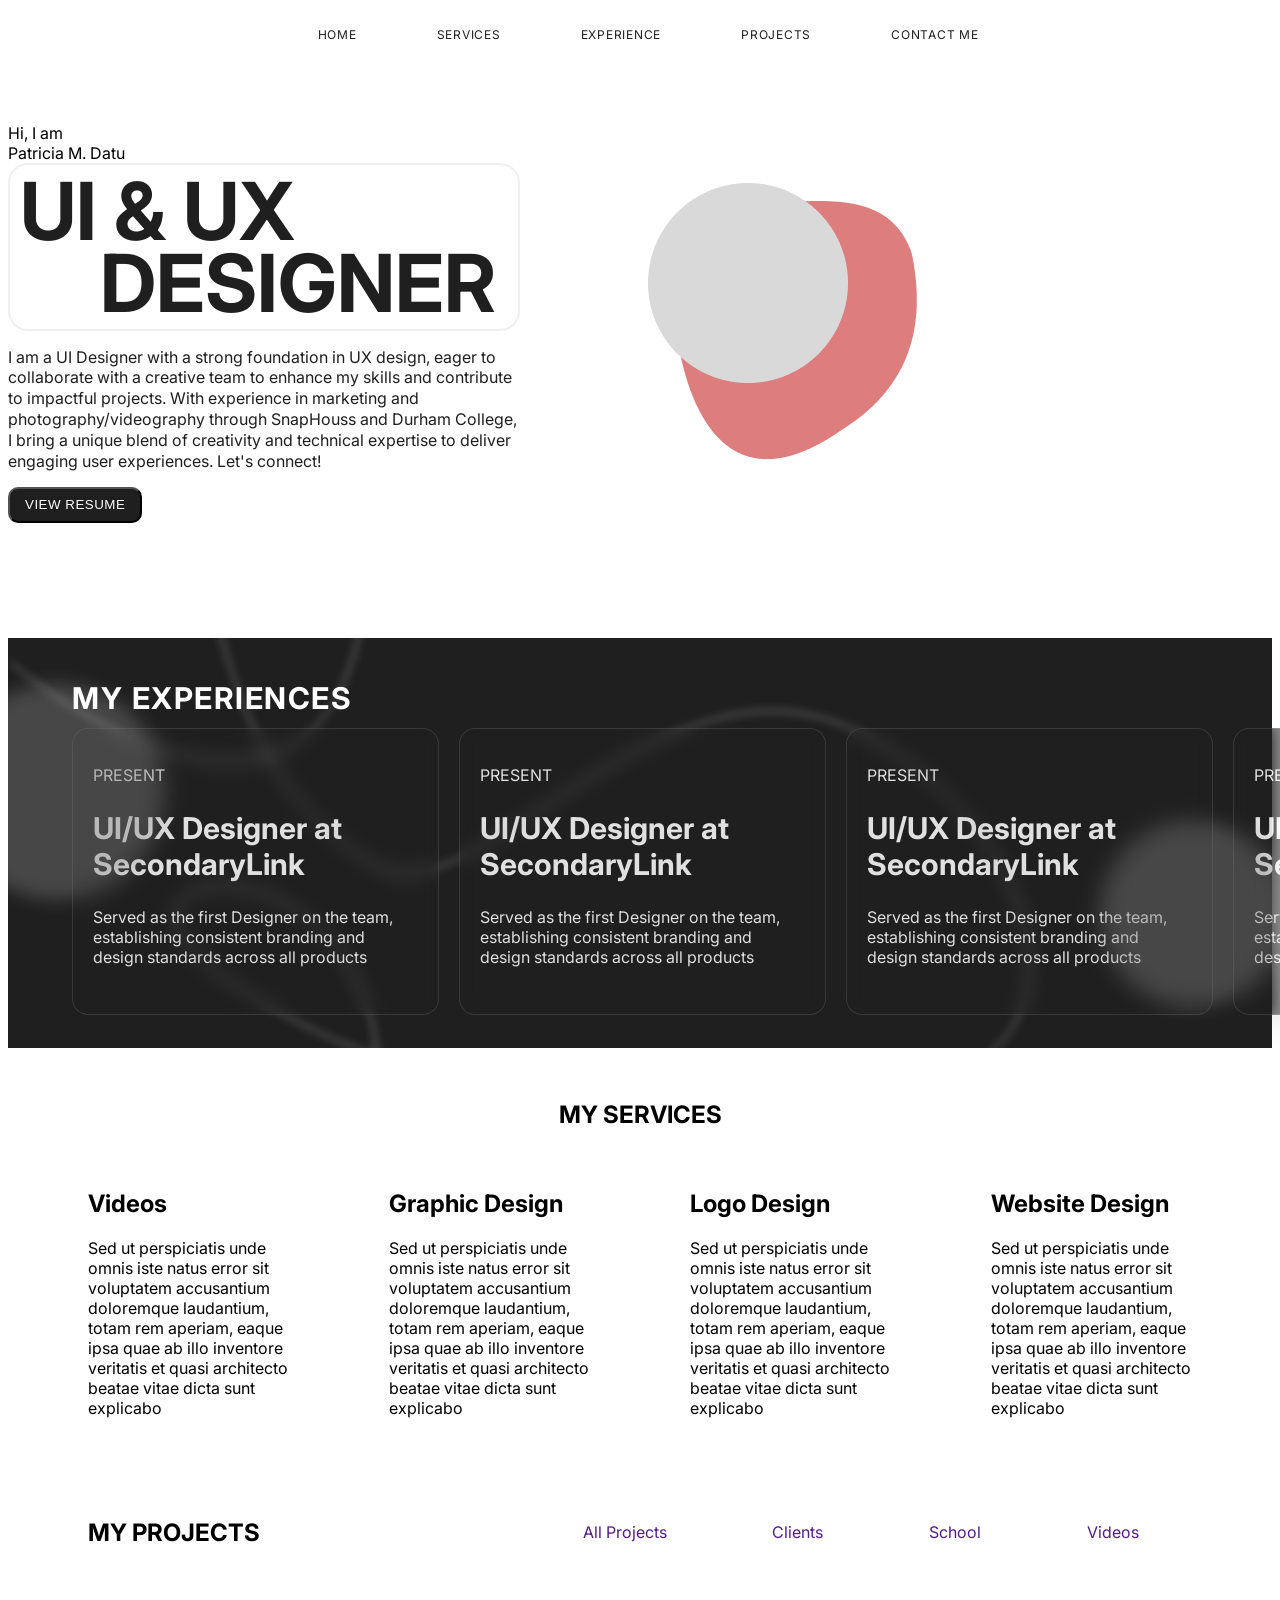
==== index.html @ a64f001c "initial commit" ====
<!DOCTYPE html>
<html lang="en">
<head>
    <meta charset="UTF-8">
    <meta name="viewport" content="width=device-width, initial-scale=1.0">
    <title>Patricia M. Datu</title>

    <link href="https://fonts.googleapis.com/css2?family=Inter:wght@100..900&display=swap" rel="stylesheet">
    <link rel="stylesheet" href="styles.css">

</head>
<body>
    <header class="main-header">
        <div class="button"><a href="#home">HOME</a></div>
        <div class="button"><a href="#services">SERVICES</a></div>
        <div class="button"><a href="#experience">EXPERIENCE</a></div>
        <div class="button"><a href="#projects">PROJECTS</a></div>
        <div class="button"><a href="#contact">CONTACT ME</a></div>
    </header>

    <section class="landing-container" id="home">
        <div class="left-container">
            <div id="landing-greeting">
                <div>Hi, I am</div>
                <div>Patricia M. Datu</div>

                <div class="ui-ux-designer">
                    <div>UI & UX</div>
                    <div class="indent">DESIGNER</div>
                </div>

                <p>I am a UI Designer with a strong foundation in UX design, eager to collaborate with a creative team to enhance my skills and contribute to impactful projects. With experience in marketing and photography/videography through SnapHouss and Durham College, I bring a unique blend of creativity and technical expertise to deliver engaging user experiences. Let's connect!</p>
                
                <button><a href="">VIEW RESUME</a></button>
            </div>
        </div>

        <div class="right-container">
            <img src="./assets/landing-headshot.png" alt="">
        </div>
    </section>

    <section class="main-experiences-container" id="experience">
        <div class="title-container">
            <h1>MY EXPERIENCES</h1>
        </div>
        
        <div class="card-container">
            <div class="card">
                <p id="date">PRESENT</p>
                <p id="icon"></p>
                <h2 id="position">UI/UX Designer at SecondaryLink</h2>
                <p id="description">Served as the first Designer on the team, establishing consistent branding and design standards across all products</p>
            </div>

        <!-- TEMPORARY -->
            <div class="card">
                <p id="date">PRESENT</p>
                <p id="icon"></p>
                <h2 id="position">UI/UX Designer at SecondaryLink</h2>
                <p id="description">Served as the first Designer on the team, establishing consistent branding and design standards across all products</p>
            </div>            
            
            <div class="card">
                <p id="date">PRESENT</p>
                <p id="icon"></p>
                <h2 id="position">UI/UX Designer at SecondaryLink</h2>
                <p id="description">Served as the first Designer on the team, establishing consistent branding and design standards across all products</p>
            </div>

            <div class="card">
                <p id="date">PRESENT</p>
                <p id="icon"></p>
                <h2 id="position">UI/UX Designer at SecondaryLink</h2>
                <p id="description">Served as the first Designer on the team, establishing consistent branding and design standards across all products</p>
            </div>

        </div>
    </section>

    <section class="services-container" id="services">
        <h1>MY SERVICES</h1>

        <div class="card-container">
            <div class="service-card">
                <img src="" alt="">
                <h2>Videos</h2>
                <p>Sed ut perspiciatis unde omnis iste natus error sit voluptatem accusantium doloremque laudantium, totam rem aperiam, eaque ipsa quae ab illo inventore veritatis et quasi architecto beatae vitae dicta sunt explicabo</p>
            </div>

            <div class="service-card">
                <img src="" alt="">
                <h2>Graphic Design</h2>
                <p>Sed ut perspiciatis unde omnis iste natus error sit voluptatem accusantium doloremque laudantium, totam rem aperiam, eaque ipsa quae ab illo inventore veritatis et quasi architecto beatae vitae dicta sunt explicabo</p>
            </div>

            <div class="service-card">
                <img src="" alt="">
                <h2>Logo Design</h2>
                <p>Sed ut perspiciatis unde omnis iste natus error sit voluptatem accusantium doloremque laudantium, totam rem aperiam, eaque ipsa quae ab illo inventore veritatis et quasi architecto beatae vitae dicta sunt explicabo</p>
            </div>

            <div class="service-card">
                <img src="" alt="">
                <h2>Website Design</h2>
                <p>Sed ut perspiciatis unde omnis iste natus error sit voluptatem accusantium doloremque laudantium, totam rem aperiam, eaque ipsa quae ab illo inventore veritatis et quasi architecto beatae vitae dicta sunt explicabo</p>
            </div>
        </div>
    </section>

    <section id="projects">
        <div class="projects-header">
            <h1>MY PROJECTS</h1>

            <div id="links">
                <a href="">All Projects</a>
                <a href="">Clients</a>
                <a href="">School</a>
                <a href="">Videos</a>
            </div>
        </div>
    </section>

  <script src="main.js"></script>
</body>
</html>
---- styles.css ----
@import url('https://fonts.googleapis.com/css2?family=Inter:wght@100..900&display=swap');

body {
  font-family: 'Inter', sans-serif !important;
  overflow-x: hidden;
}

a {
    text-decoration: none;
    line-height: 200%
}

.main-header {
    position: fixed;
    display: flex;
    justify-content: center;
    gap: 5rem;
    align-items: center;
    width: 100%;

    padding: 10px 0;
    margin-top: 5px;

    a {
        color: #1f1f1f;
        letter-spacing: 0.75px;
        font-size: 12px;
    }

    a:hover {
        color: #DD7D7D;
        
        transition: ease;
        transition-duration: 0.15s;
    }

    .button:hover {
        color: #DD7D7D;
        border-bottom: 1.5px solid #1f1f1f;

        transition: ease;
        transition-duration: 0.15s;

        cursor: pointer;
    }
}

.landing-container {
    display: flex;
    align-items: center;
    flex-direction: row;
    gap: 10vw;

    height: 70vh;
    width: 100vw;

    #landing-greeting {
        width: 40vw;
        line-height: 125%;
    }

    .ui-ux-designer {
        color: #1f1f1f;
        font-size: 5rem;
        font-weight: bolder;
        line-height: 90%;

        border: 2px solid #00000010;
        border-radius: 20px;
        padding: 10px;

        .indent {
            padding-left: 5rem;
        }
    }
    
    p {
        line-height: 130%;
        font-size: 16px;
        color: #1f1f1f;
    }

    .right-container {
        width: 60vw;
    }

    button {
        background-color: #1f1f1f;
        padding: 0 15px;
        border-radius: 10px;

        a {
            color: #ffff;
            line-height: 2rem;
            letter-spacing: 0.5px;
        }
    }

}

.main-experiences-container {
    background-color: #1f1f1f;
    padding-left: 4rem;

    background-image: url(./assets/black-bg.svg);
    background-position: center center;
    background-size: cover;
    background-repeat: no-repeat;

    h1 {
        color: #ffff;
        font-size: 30px;
        letter-spacing: 1.5px;
        line-height: 200%;
        padding-top: 30px;
        margin: 0;
    }

    .card-container {
        direction: ltr; /* Right-to-left, moves scrollbar to the left */
        overflow-x: scroll;
        gap: 20px;
        height: 320px;
        width: 500%;
        display: flex;

        .card {
            width: 325px;
            height: 245px;
            border-radius: 30px;
            padding: 20px;

            mix-blend-mode: exclusion;

            background: rgba(0, 0, 0, 0.44);
            border-radius: 16px;
            box-shadow: 0 4px 30px rgba(0, 0, 0, 0.1);
            backdrop-filter: blur(7.7px);
            -webkit-backdrop-filter: blur(7.7px);
            border: 1px solid rgba(255, 255, 255, 0.14);

            p {
                color: #ffff;
            }

            h2 {
                color: #ffff;
                font-size: 30px;
            }
        }
    }
}

.services-container {
    display: flex;
    justify-content: center;
    align-items: center;
    flex-direction: column;

    padding: 2rem 5rem;

    .card-container {
        display: flex;
        flex-direction: row;
        gap: 100px;
    }

    .service-card {
        width: 25%;
    }
}

#projects {
    .projects-header {
        display: flex;
        flex-direction: row;
        justify-content: space-between;

        padding: 2rem 5rem;
    }

    #links {
        display: flex;
        justify-content: space-around;
        align-items: center;
        width: 60%;
    }
}
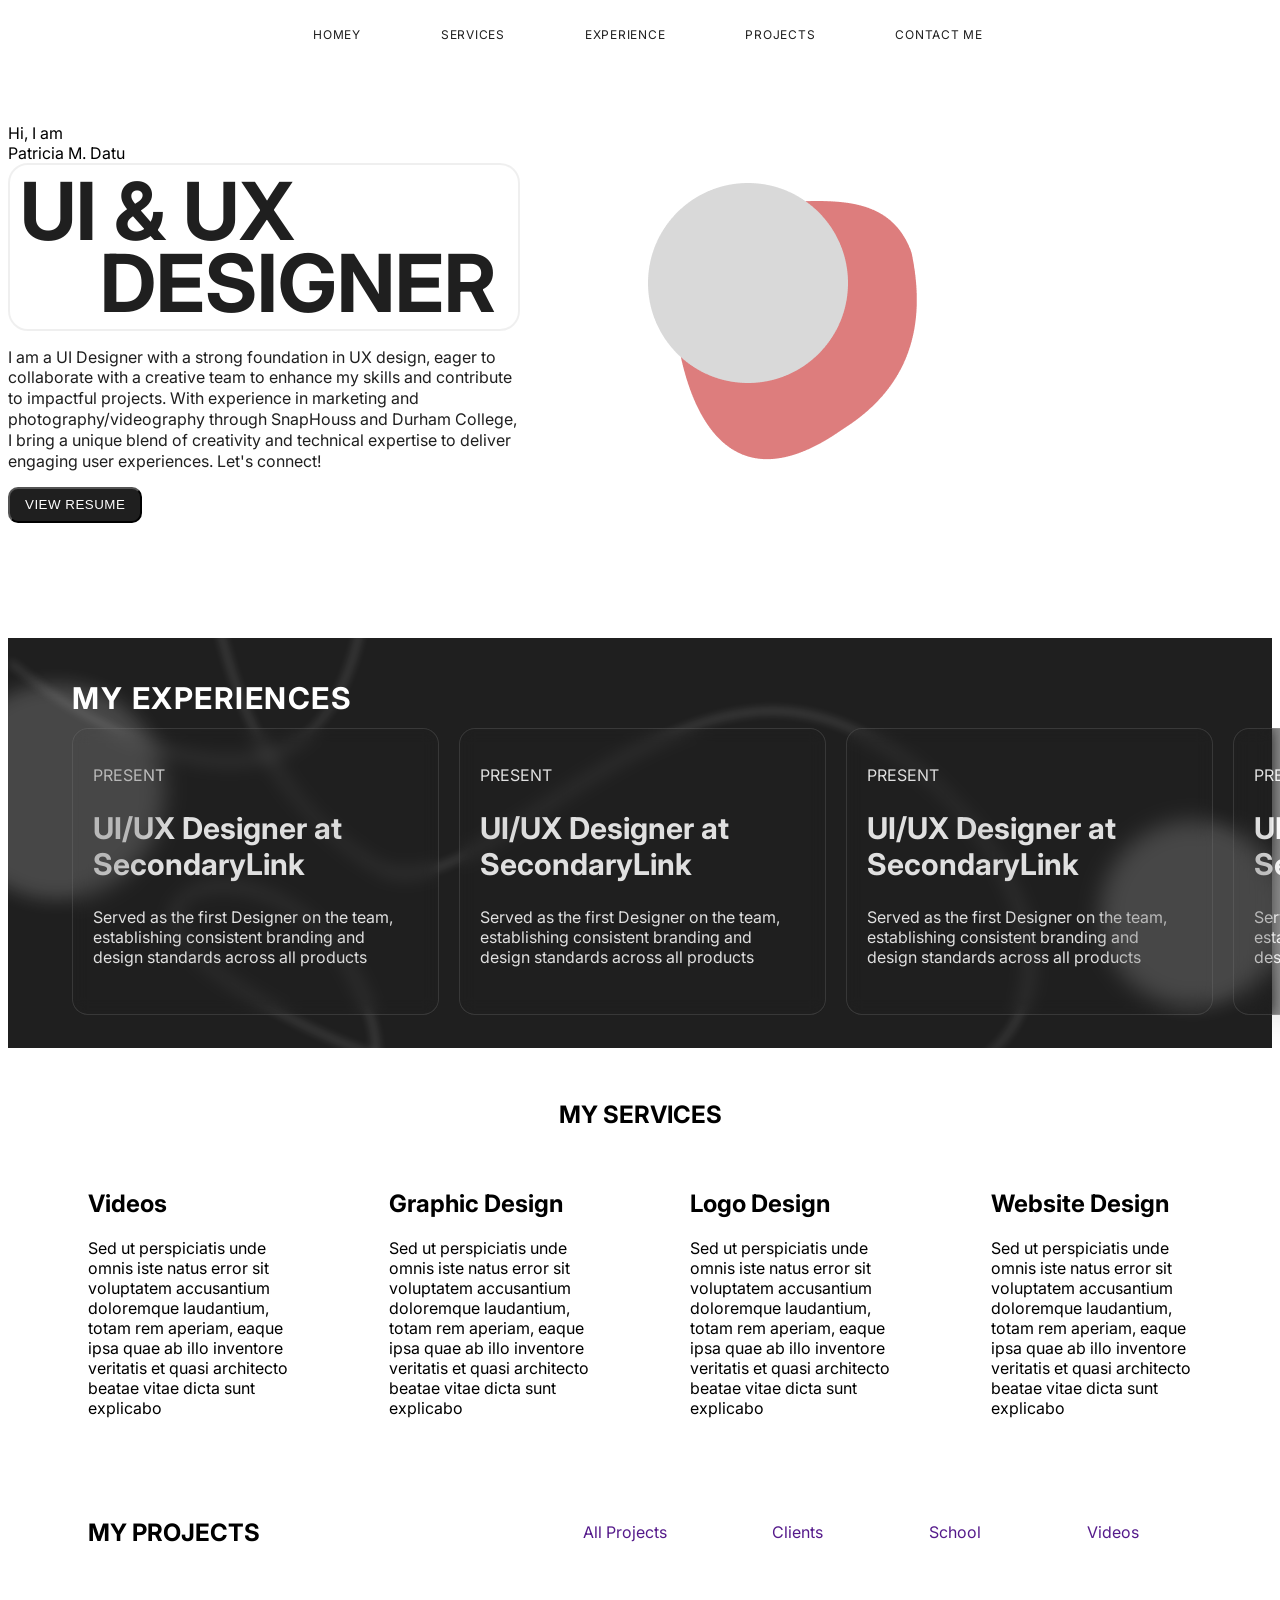
==== commit 2de7653f: "test" ====
--- a/index.html
+++ b/index.html
@@ -11,7 +11,7 @@
 </head>
 <body>
     <header class="main-header">
-        <div class="button"><a href="#home">HOME</a></div>
+        <div class="button"><a href="#home">HOMEY</a></div>
         <div class="button"><a href="#services">SERVICES</a></div>
         <div class="button"><a href="#experience">EXPERIENCE</a></div>
         <div class="button"><a href="#projects">PROJECTS</a></div>
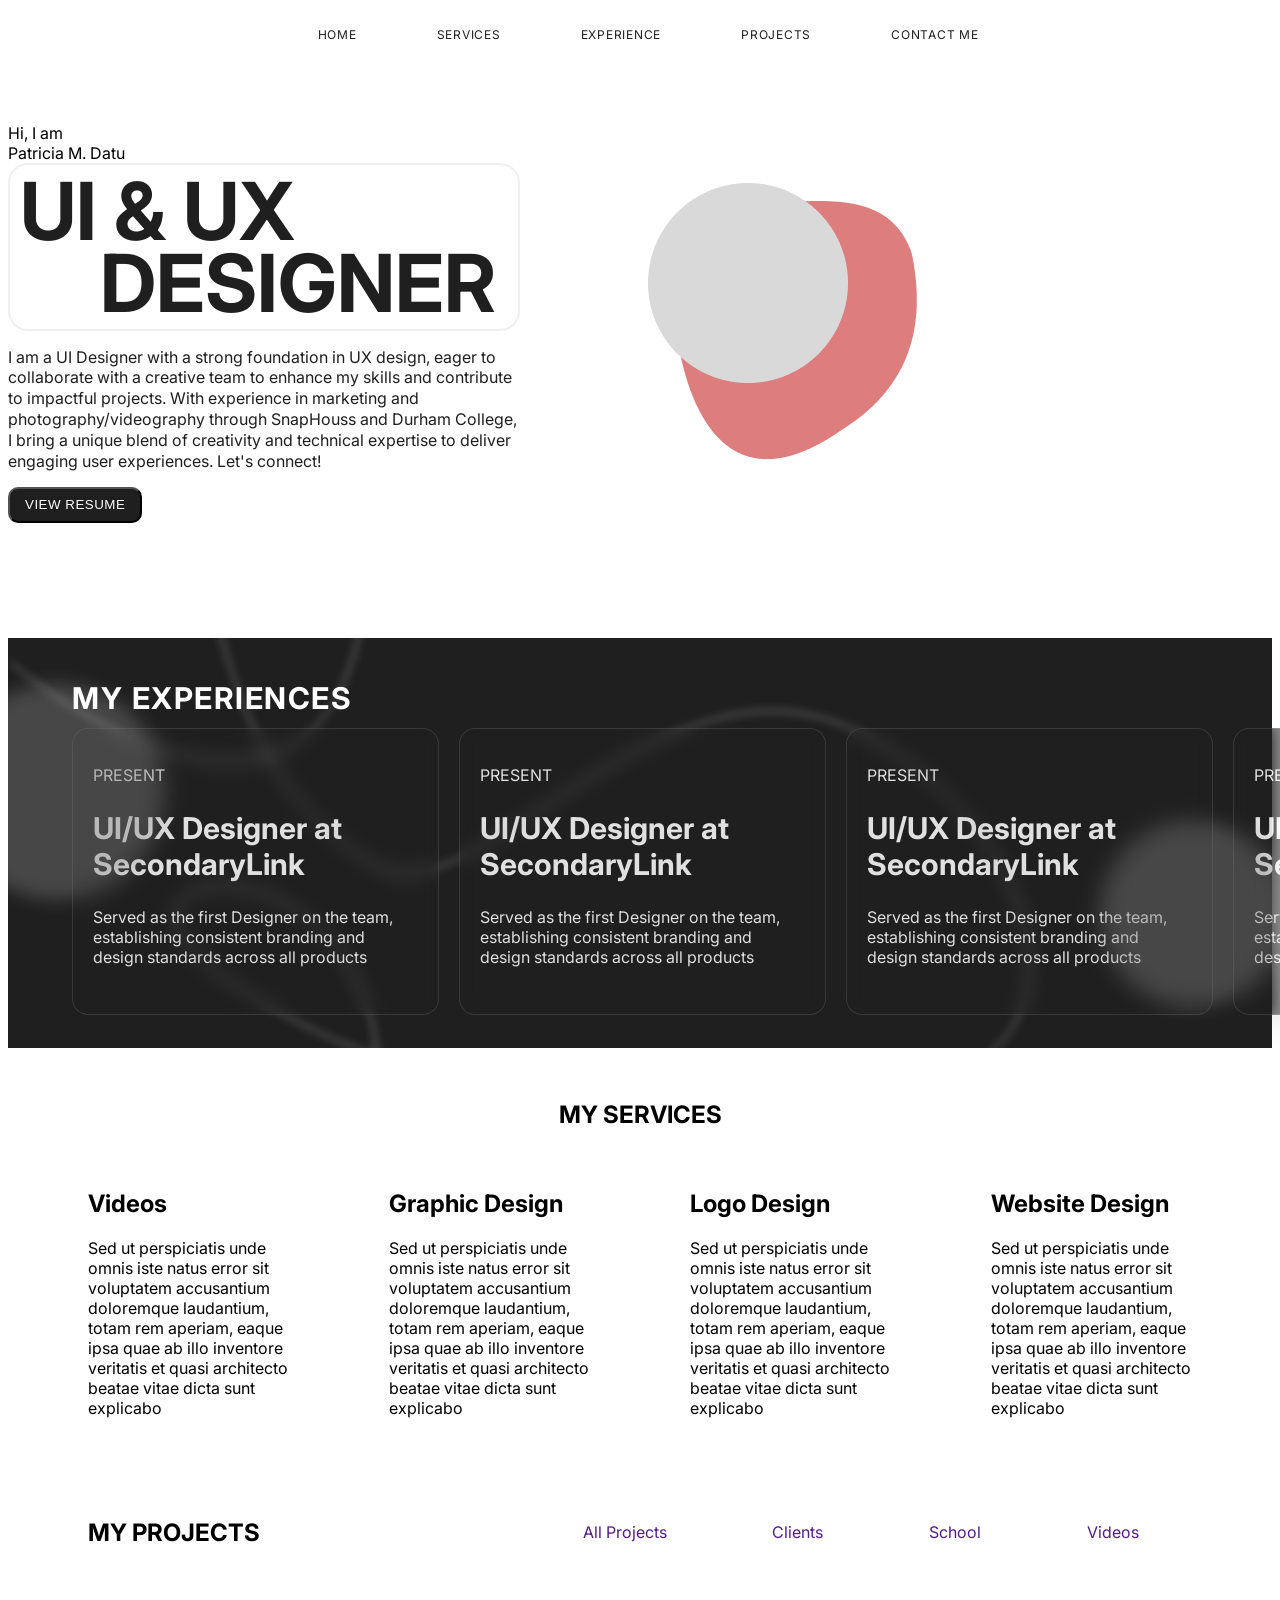
==== commit d691b897: "no message" ====
--- a/index.html
+++ b/index.html
@@ -11,7 +11,7 @@
 </head>
 <body>
     <header class="main-header">
-        <div class="button"><a href="#home">HOMEY</a></div>
+        <div class="button"><a href="#home">HOME</a></div>
         <div class="button"><a href="#services">SERVICES</a></div>
         <div class="button"><a href="#experience">EXPERIENCE</a></div>
         <div class="button"><a href="#projects">PROJECTS</a></div>
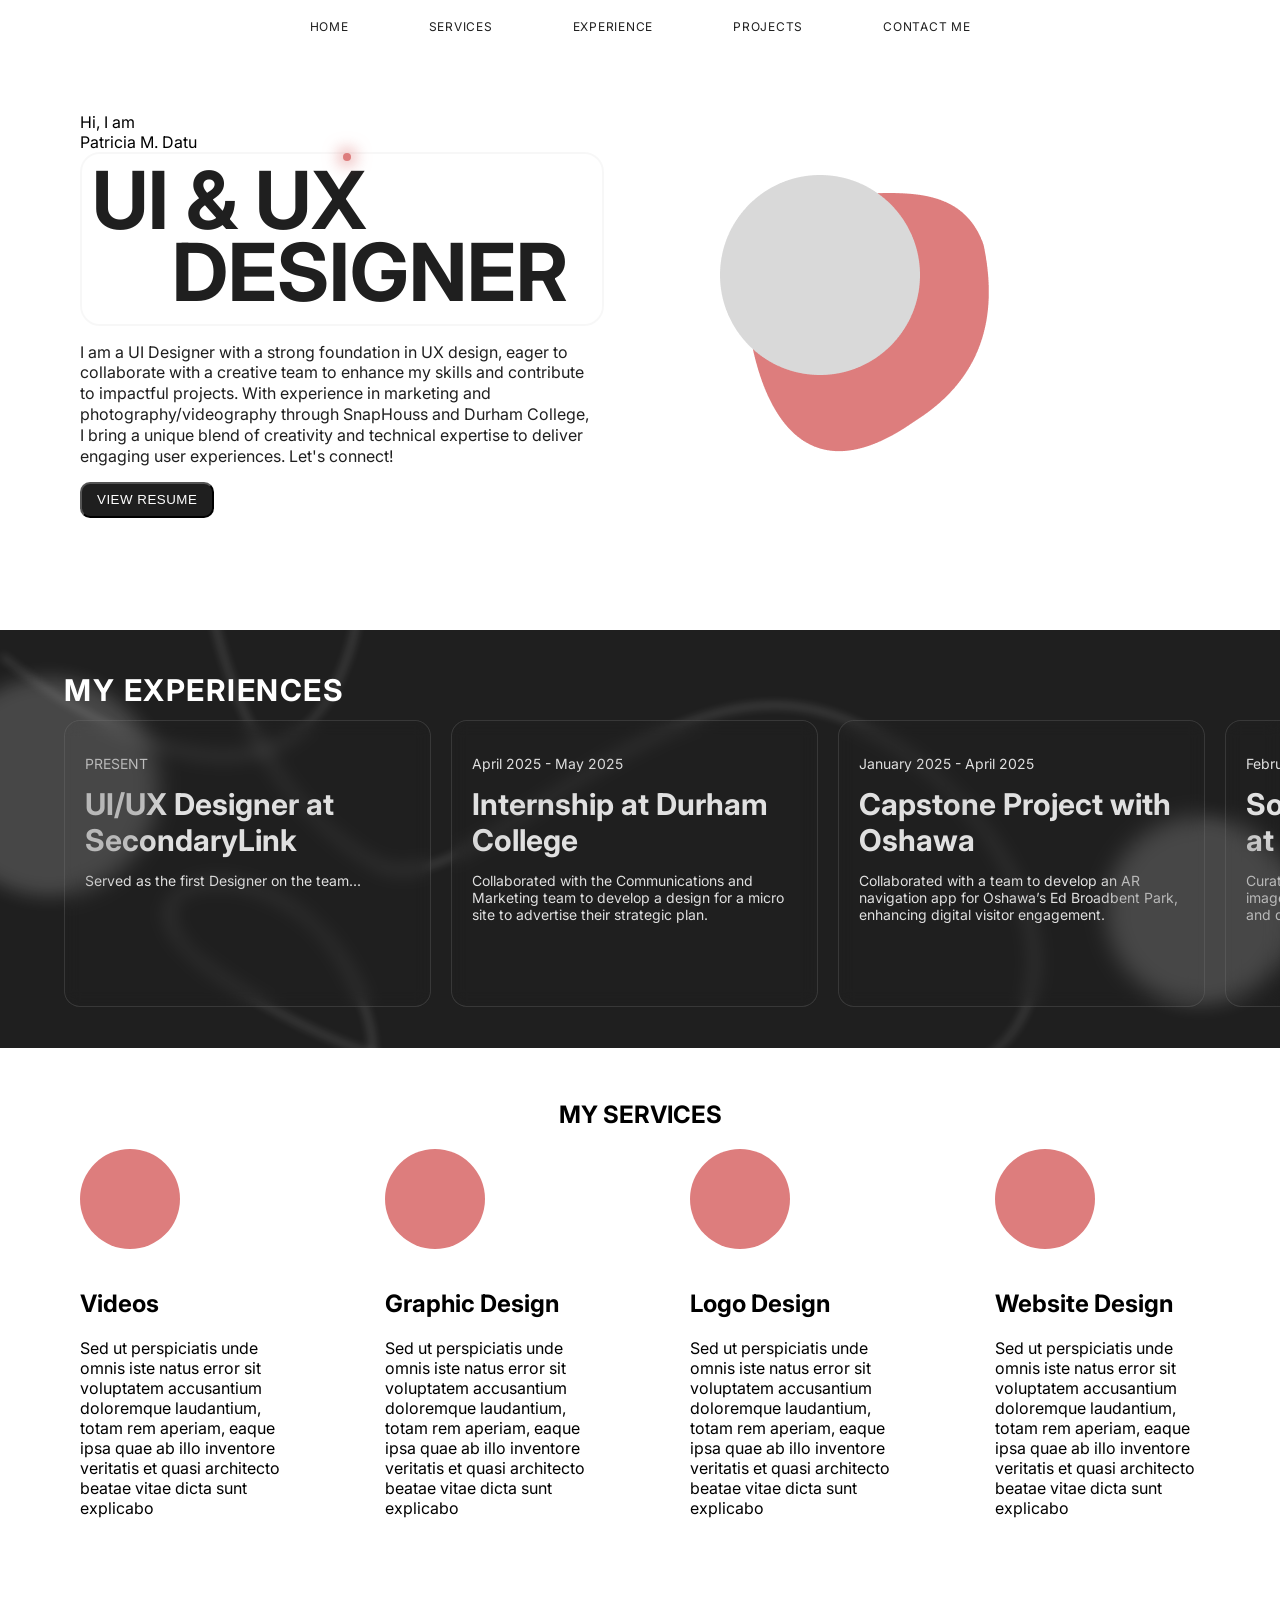
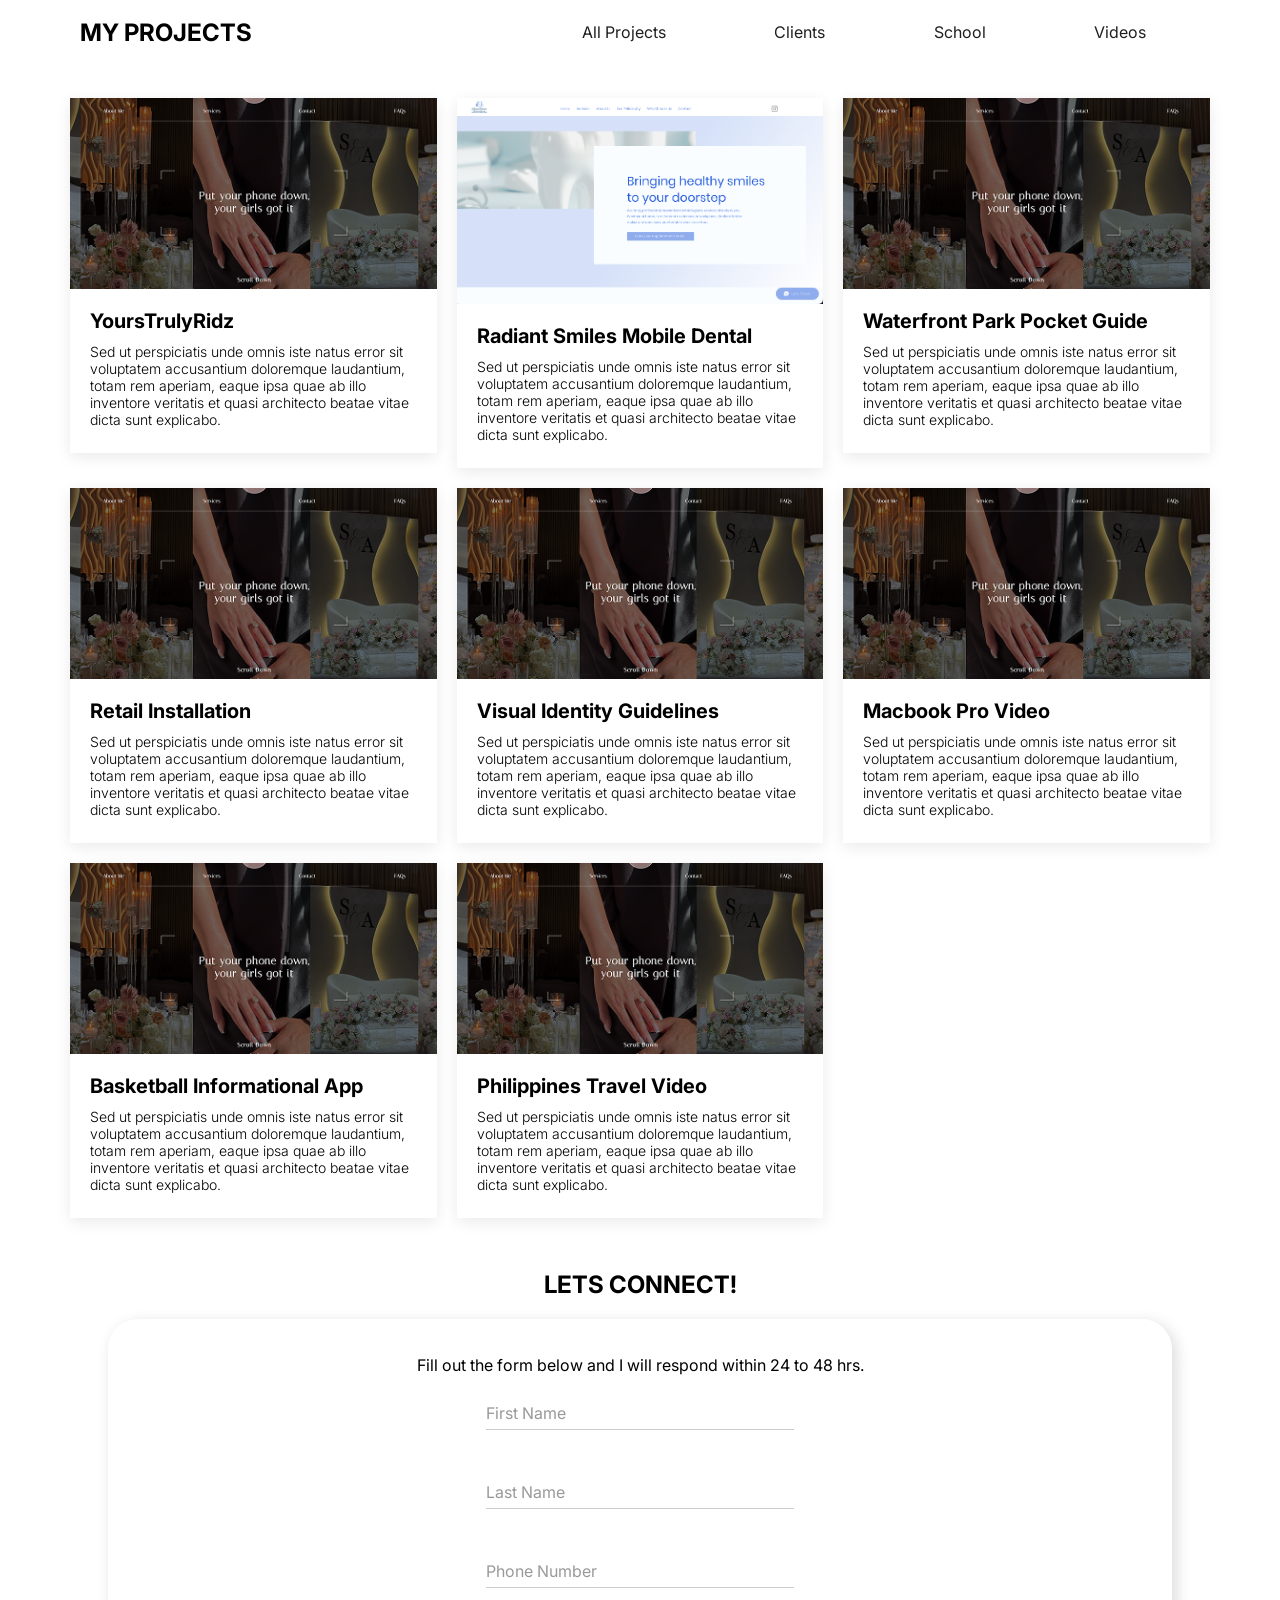
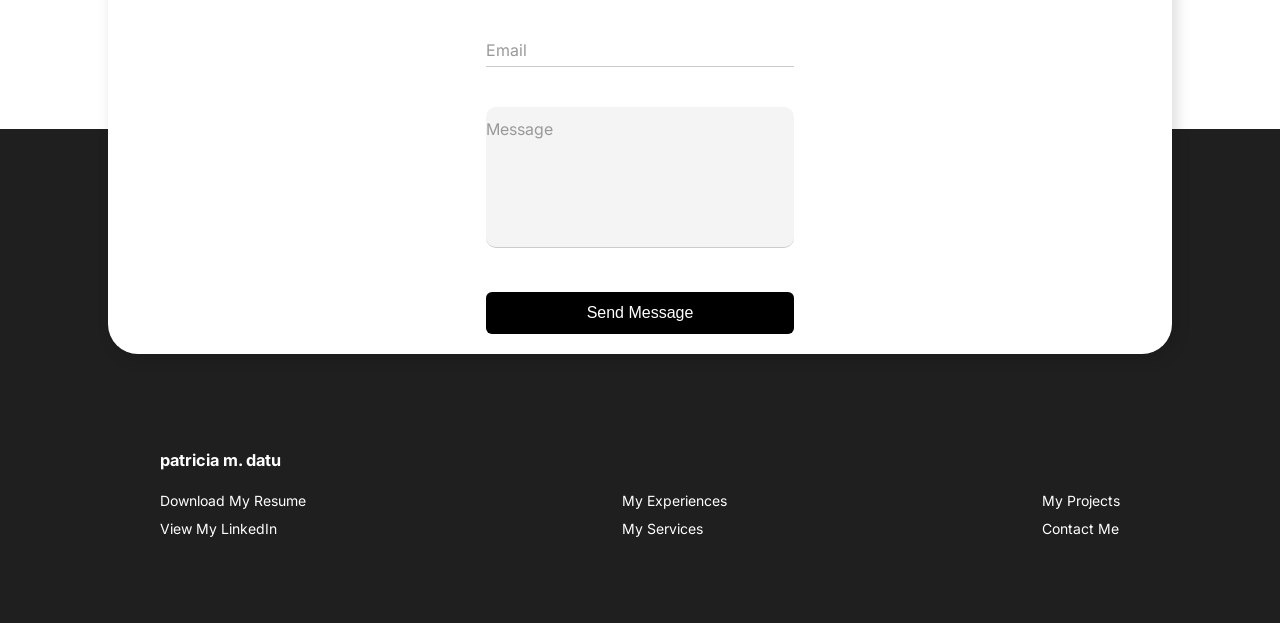
==== commit a814d7c4: "Add files via upload" ====
--- a/index.html
+++ b/index.html
@@ -18,6 +18,14 @@
         <div class="button"><a href="#contact">CONTACT ME</a></div>
     </header>
 
+    <div class="mobile-menu home-btn"></div>
+    <div class="mobile-header-title-container">
+        <div class="button"><a href="#services">SERVICES</a></div>
+        <div class="button"><a href="#experience">EXPERIENCE</a></div>
+        <div class="button"><a href="#projects">PROJECTS</a></div>
+        <div class="button"><a href="#contact">CONTACT ME</a></div>
+    </div>
+
     <section class="landing-container" id="home">
         <div class="left-container">
             <div id="landing-greeting">
@@ -31,7 +39,7 @@
 
                 <p>I am a UI Designer with a strong foundation in UX design, eager to collaborate with a creative team to enhance my skills and contribute to impactful projects. With experience in marketing and photography/videography through SnapHouss and Durham College, I bring a unique blend of creativity and technical expertise to deliver engaging user experiences. Let's connect!</p>
                 
-                <button><a href="">VIEW RESUME</a></button>
+                <button><a href="./assets/patriciamdatu_RESUME.pdf" target="_blank">VIEW RESUME</a></button>
             </div>
         </div>
 
@@ -39,68 +47,229 @@
             <img src="./assets/landing-headshot.png" alt="">
         </div>
     </section>
-
+        
     <section class="main-experiences-container" id="experience">
         <div class="title-container">
             <h1>MY EXPERIENCES</h1>
         </div>
-        
+
         <div class="card-container">
-            <div class="card">
-                <p id="date">PRESENT</p>
-                <p id="icon"></p>
-                <h2 id="position">UI/UX Designer at SecondaryLink</h2>
-                <p id="description">Served as the first Designer on the team, establishing consistent branding and design standards across all products</p>
-            </div>
-
-        <!-- TEMPORARY -->
-            <div class="card">
-                <p id="date">PRESENT</p>
-                <p id="icon"></p>
-                <h2 id="position">UI/UX Designer at SecondaryLink</h2>
-                <p id="description">Served as the first Designer on the team, establishing consistent branding and design standards across all products</p>
-            </div>            
-            
-            <div class="card">
-                <p id="date">PRESENT</p>
-                <p id="icon"></p>
-                <h2 id="position">UI/UX Designer at SecondaryLink</h2>
-                <p id="description">Served as the first Designer on the team, establishing consistent branding and design standards across all products</p>
-            </div>
-
-            <div class="card">
-                <p id="date">PRESENT</p>
-                <p id="icon"></p>
-                <h2 id="position">UI/UX Designer at SecondaryLink</h2>
-                <p id="description">Served as the first Designer on the team, establishing consistent branding and design standards across all products</p>
-            </div>
-
+            <div class="card" id="SecondaryLink-card">
+                <p class="date">PRESENT</p>
+                <h2 class="position">UI/UX Designer at SecondaryLink</h2>
+                <p class="description">Served as the first Designer on the team...</p>
+            </div>
+
+            <div class="card" id="Internship-card">
+                <p class="date">April 2025 - May 2025</p>
+                <h2 class="position">Internship at Durham College</h2>
+                <p class="description">Collaborated with the Communications and Marketing team to develop a design for a micro site to advertise their strategic plan.</p>
+            </div>
+
+            <div class="card" id="Capstone-card">
+                <p class="date">January 2025 - April 2025</p>
+                <h2 class="position">Capstone Project with Oshawa</h2>
+                <p class="description">Collaborated with a team to develop an AR navigation app for Oshawa’s Ed Broadbent Park, enhancing digital visitor engagement.</p>
+            </div>
+
+            <div class="card" id="SocialMedia-card">
+                <p class="date">February 2025 - May 2025</p>
+                <h2 class="position">Social Media Assistant at Durham College</h2>
+                <p class="description">Curating and publishing video content and images across Durham College’s social media and digital platforms.</p>
+            </div>
+
+            <div class="card" id="YoursTruly-card">
+                <p class="date">November 2024 - Present</p>
+                <h2 class="position">Freelance for YoursTrulyRidz</h2>
+                <p class="description">Created a server through Web Hosting Canada and managing their custom website and emails.</p>
+            </div>
+
+            <div class="card" id="CMO-card">
+                <p class="date">2024 - 2025</p>
+                <h2 class="position">Chief Marketing Officer at SnapHouss</h2>
+                <p class="description">Spearheaded marketing and brand strategies to expand SnapHouss' market presence.</p>
+            </div>
+
+            <div class="card" id="CreativeManager">
+                <p class="date">2023 - 2024</p>
+                <h2 class="position">Creative Manager at SnapHouss</h2>
+                <p class="description">Directed visual content strategy, capturing and editing professional real estate media.</p>
+            </div>
+
+            <div class="card" id="Bestbuy">
+                <p class="date">2021 - 2025</p>
+                <h2 class="position">Sales Advisor at Best Buy Canada</h2>
+                <p class="description">Increased revenue by 20% YoY through strategic sales and upselling techniques.</p>
+            </div>
         </div>
     </section>
 
+    <!-- EXPERIENCES START -->
+    <div class="experience SecondaryLink">
+        <div class="flex-1">
+            <!-- Position -->
+            <h1>UI/UX DESIGNER</h1>
+            <!-- Comany Name -->
+            <h3>AT SECONDARYLINK</h3>
+            <!-- Same desc -->
+            <p>Served as the first Designer on the team, establishing consistent branding and design standards across all products.</p>
+        </div>
+
+        <div class="flex-2">
+            <li>Led the full website revamp (25+ pages and product tools), integrating successful features to improve user flow, accessibility, and AODA compliance.</li>
+            <li>Created wireframes, mockups, and motion graphics using Figma, Illustrator, Photoshop, After Effects, and Premiere Pro; developed brand guides and color systems for visual consistency.</li>
+            <li>Collaborated with developers by using HTML, CSS, and Angular, conducting design reviews, and providing feedback to ensure accurate implementation and usability.</li>
+            <li>Organized design systems and version control in Notion, managed timelines, and aligned cross-functional teams to deLiver projects efficiently.</li>
+        </div>
+    </div>
+
+    <div class="experience Internship">
+        <div class="flex-1">
+            <!-- Position -->
+            <h1>INTERNSHIP</h1>
+            <!-- Comany Name -->
+            <h3>AT DURHAM COLLEGE</h3>
+            <!-- Same desc -->
+            <p>Served as the first Designer on the team, establishing consistent branding and design standards across all products.</p>
+        </div>
+
+        <div class="flex-2">
+            <li>Created animated assets using After Effects and Lottie to enhance web compatibility.</li>
+            <li>Used Figma, Photoshop, and Illustrator to create working prototypes.</li>
+            <li>Assisting in the design, brainstorming, and partaking in the board meetings to represent a students perspective of their roll out plans.</li>
+        </div>
+    </div>
+
+    <div class="experience Capstone">
+        <div class="flex-1">
+            <!-- Position -->
+            <h1>CAPSTONE PROJECT</h1>
+            <!-- Comany Name -->
+            <h3>AT THE CITY OF OSHAWA</h3>
+            <!-- Same desc -->
+            <p>Collaborated with a team to develop an AR navigation app for Oshawa’s Ed Broadbent Park, enhancing digital visitor engagement.</p>
+        </div>
+
+        <div class="flex-2">
+            <li>Used Figma to create Hi-fidelity/Low-fidelity wireframes, and working prototypes to present to the City of Oshawa.</li>
+            <li>Managing content curation, metadata structuring, and UX design to optimize user experience.</li>
+            <li>Created visually appealing signage that is meant to be displayed throughout the park by December 2025.</li>
+            <li>Ensuring AODA compliance for accessibility and inclusivity across digital platforms.</li>
+        </div>
+    </div>    
+
+    <div class="experience SocialMedia">
+        <div class="flex-1">
+            <!-- Position -->
+            <h1>SOCIAL MEDIA</h1>
+            <!-- Comany Name -->
+            <h3>AT DURHAM COLLEGE</h3>
+            <!-- Same desc -->
+            <p>Curating and publishing video content and images across Durham College’s social media and digital platforms.</p>
+        </div>
+
+        <div class="flex-2">
+            <li>Photographed/videographed events happening on campus.</li>
+            <li>Used Adobe Premiere and After Effects to edit and enhance social media videos.</li>
+            <li>Working closely with the Communications and Marketing team to execute content distribution strategies</li>
+        </div>
+    </div>   
+
+    <div class="experience YoursTruly">
+        <div class="flex-1">
+            <!-- Position -->
+            <h1>FREELANCE</h1>
+            <!-- Comany Name -->
+            <h3>FOR YOURSTRULYRIDZ</h3>
+            <!-- Same desc -->
+            <p>Created a server through Web Hosting Canada and managing their custom website and emails.</p>
+        </div>
+
+        <div class="flex-2">
+            <li>Built the website from scratch with HTML, CSS, and Javascript and all assets using the Adobe Suite.</li>
+            <li>Created a custom personalized digital album to deliver to their clients 24 hours after an event.</li>
+            <li>I upload content to a custom url and deliver the content to the client the following morning.</li>
+            <li>Designed the full branding from logo, social media posts, advertisements, custom invoices, client contracts, and partnership packages.</li>
+        </div>
+    </div>   
+ 
+    <div class="experience CMO">
+        <div class="flex-1">
+            <!-- Position -->
+            <h1>CHIEF MARKETING OFFICER</h1>
+            <!-- Comany Name -->
+            <h3>AT SNAPHOUSS</h3>
+            <!-- Same desc -->
+            <p>Spearheaded marketing and brand strategies to expand SnapHouss' market presence.</p>
+        </div>
+
+        <div class="flex-2">
+            <li>Managed client relations, ensuring seamless communication and superior service.</li>
+            <li>Led targeted outreach, established rapport with brokerages and increased SnapHouss market shares by 25% YoY</li>
+            <li>Conducted virtual training and performance assessments for franchise partners to ensure quality standards and brand consistency.</li>
+        </div>
+    </div>   
+ 
+    <div class="experience CreativeManager">
+        <div class="flex-1">
+            <!-- Position -->
+            <h1>CREATIVE MANAGER</h1>
+            <!-- Comany Name -->
+            <h3>AT SNAPHOUSS</h3>
+            <!-- Same desc -->
+            <p>Directed visual content strategy, capturing and editing professional real estate media.</p>
+        </div>
+
+        <div class="flex-2">
+            <li>Enhanced team efficiency by directing operational tasks such as; team schedules, invoicing, and workflow optimization</li>
+            <li>Managed SnapHouss Toronto's communications, overseeing emails, calls, and client solutions while leading and coordinating the team.</li>
+        </div>
+    </div>   
+
+    <div class="experience Bestbuy">
+        <div class="flex-1">
+            <!-- Position -->
+            <h1>SALES ADVISOR</h1>
+            <!-- Comany Name -->
+            <h3>AT BEST BUY CANADA</h3>
+            <!-- Same desc -->
+            <p>Increased revenue by 20% YoY through strategic sales and upselling techniques.</p>
+        </div>
+
+        <div class="flex-2">
+            <li>Provided expert guidance on Apple products as an Apple Master, driving brand growth.</li>
+            <li>Delivered tailored customer solutions, ensuring high satisfaction and retention.</li>
+        </div>
+    </div>   
+
+    <!-- EXPERIENCES END -->
     <section class="services-container" id="services">
         <h1>MY SERVICES</h1>
 
         <div class="card-container">
             <div class="service-card">
+                <div id="icon-placeholder"></div>
                 <img src="" alt="">
                 <h2>Videos</h2>
                 <p>Sed ut perspiciatis unde omnis iste natus error sit voluptatem accusantium doloremque laudantium, totam rem aperiam, eaque ipsa quae ab illo inventore veritatis et quasi architecto beatae vitae dicta sunt explicabo</p>
             </div>
 
             <div class="service-card">
+                <div id="icon-placeholder"></div>
                 <img src="" alt="">
                 <h2>Graphic Design</h2>
                 <p>Sed ut perspiciatis unde omnis iste natus error sit voluptatem accusantium doloremque laudantium, totam rem aperiam, eaque ipsa quae ab illo inventore veritatis et quasi architecto beatae vitae dicta sunt explicabo</p>
             </div>
 
             <div class="service-card">
+                <div id="icon-placeholder"></div>
                 <img src="" alt="">
                 <h2>Logo Design</h2>
                 <p>Sed ut perspiciatis unde omnis iste natus error sit voluptatem accusantium doloremque laudantium, totam rem aperiam, eaque ipsa quae ab illo inventore veritatis et quasi architecto beatae vitae dicta sunt explicabo</p>
             </div>
 
             <div class="service-card">
+                <div id="icon-placeholder"></div>
                 <img src="" alt="">
                 <h2>Website Design</h2>
                 <p>Sed ut perspiciatis unde omnis iste natus error sit voluptatem accusantium doloremque laudantium, totam rem aperiam, eaque ipsa quae ab illo inventore veritatis et quasi architecto beatae vitae dicta sunt explicabo</p>
@@ -119,7 +288,143 @@
                 <a href="">Videos</a>
             </div>
         </div>
+
+    <div class="projects-grid">
+        <div class="project-card Clients Videos" id="project1">
+            <div class="project-preview">
+                <img src="./images/project1-bg.png" alt="">
+                <h2>YoursTrulyRidz</h2>
+                <p>Sed ut perspiciatis unde omnis iste natus error sit voluptatem accusantium doloremque laudantium, totam rem aperiam, eaque ipsa quae ab illo inventore veritatis et quasi architecto beatae vitae dicta sunt explicabo.</p>
+            </div>
+        </div>
+
+        <div class="project-card Clients" id="project2">
+            <div class="project-preview">
+                <img src="./images/project2-bg.png" alt="">
+                <h2>Radiant Smiles Mobile Dental</h2>
+                <p>Sed ut perspiciatis unde omnis iste natus error sit voluptatem accusantium doloremque laudantium, totam rem aperiam, eaque ipsa quae ab illo inventore veritatis et quasi architecto beatae vitae dicta sunt explicabo.</p>
+            </div>
+        </div>
+
+        <div class="project-card Clients School" id="project3">
+            <div class="project-preview">
+                <img src="./images/project1-bg.png" alt="">
+                <h2>Waterfront Park Pocket Guide</h2>
+                <p>Sed ut perspiciatis unde omnis iste natus error sit voluptatem accusantium doloremque laudantium, totam rem aperiam, eaque ipsa quae ab illo inventore veritatis et quasi architecto beatae vitae dicta sunt explicabo.</p>
+            </div>
+        </div>
+
+        <div class="project-card Videos School" id="project4">
+            <div class="project-preview">
+                <img src="./images/project1-bg.png" alt="">
+                <h2>Retail Installation</h2>
+                <p>Sed ut perspiciatis unde omnis iste natus error sit voluptatem accusantium doloremque laudantium, totam rem aperiam, eaque ipsa quae ab illo inventore veritatis et quasi architecto beatae vitae dicta sunt explicabo.</p>
+            </div>
+        </div>
+
+        <div class="project-card School" id="project5">
+            <div class="project-preview">
+                <img src="./images/project1-bg.png" alt="">
+                <h2>Visual Identity Guidelines</h2>
+                <p>Sed ut perspiciatis unde omnis iste natus error sit voluptatem accusantium doloremque laudantium, totam rem aperiam, eaque ipsa quae ab illo inventore veritatis et quasi architecto beatae vitae dicta sunt explicabo.</p>
+            </div>
+        </div>
+
+        <div class="project-card School Video" id="project6">
+            <div class="project-preview">
+                <img src="./images/project1-bg.png" alt="">
+                <h2>Macbook Pro Video</h2>
+                <p>Sed ut perspiciatis unde omnis iste natus error sit voluptatem accusantium doloremque laudantium, totam rem aperiam, eaque ipsa quae ab illo inventore veritatis et quasi architecto beatae vitae dicta sunt explicabo.</p>
+            </div>
+        </div>
+
+        <div class="project-card School" id="project7">
+            <div class="project-preview">
+                <img src="./images/project1-bg.png" alt="">
+                <h2>Basketball Informational App</h2>
+                <p>Sed ut perspiciatis unde omnis iste natus error sit voluptatem accusantium doloremque laudantium, totam rem aperiam, eaque ipsa quae ab illo inventore veritatis et quasi architecto beatae vitae dicta sunt explicabo.</p>
+            </div>
+        </div>
+
+        <div class="project-card School" id="project8">
+            <div class="project-preview">
+                <img src="./images/project1-bg.png" alt="">
+                <h2>Philippines Travel Video</h2>
+                <p>Sed ut perspiciatis unde omnis iste natus error sit voluptatem accusantium doloremque laudantium, totam rem aperiam, eaque ipsa quae ab illo inventore veritatis et quasi architecto beatae vitae dicta sunt explicabo.</p>
+            </div>
+        </div>
+    </div>
+
     </section>
+    <section id="contact">
+        <h1 style="text-align: center;">LETS CONNECT!</h1>  
+
+        <div class="contact-container">
+                    <p>Fill out the form below and I will respond within 24 to 48 hrs.</p>
+
+                    <div class="contact-me-success">
+                        <h3>Thank you for your inquiry! I will respond within 24-48 hours. <br> - pmd</h3>              
+                    </div>
+
+                    <div class="form-container">
+                        <div class="form">
+                            <form id="contact-form" method="post" class="contact-form">
+
+                            <div class="form-group">
+                                <input placeholder="" type="text" id="first_name" name="first_name" required>
+                                <label for="first_name">First Name</label>
+                            </div>
+
+                            <div class="form-group">
+                                <input placeholder="" type="text" id="last_name" name="last_name" required>
+                                <label for="last_name">Last Name</label>
+                            </div>
+
+                            <div class="form-group">
+                                <input placeholder="" type="tel" id="phone" name="phone" required>
+                                <label for="phone">Phone Number</label>
+                            </div>
+
+                            <div class="form-group">
+                                <input placeholder="" type="email" id="email" name="email" required>
+                                <label for="email">Email</label>
+                            </div>
+
+                            <div class="form-group message textarea-group">
+                                <textarea placeholder="" id="message" name="message" required></textarea>
+                                <label for="message">Message</label>
+                            </div>
+
+                            <input type="submit" id="submit-button" value="Send Message">
+                            </form>
+                        </div>
+                    </div>            
+        </div>
+
+        <div class="footer-form-bg"></div>
+    </section>
+
+    <footer>
+        <h3>patricia m. datu</h3>
+
+        <div class="footer-links">
+            <div class="col">
+                <a href="./assets/patriciamdatu_RESUME.pdf" target="_blank">Download My Resume</a>
+                <a href="https://www.linkedin.com/in/patriciamdatu" target="_blank">View My LinkedIn</a>
+            </div>    
+            
+            <div class="col">                
+                <a href="#">My Experiences</a>
+                <a href="#">My Services</a>
+            </div>
+                        
+            <div class="col">                
+                <a href="#">My Projects</a>
+                <a href="#contact">Contact Me</a>
+            </div>
+        </div>
+
+    </footer>
 
   <script src="main.js"></script>
 </body>
--- a/styles.css
+++ b/styles.css
@@ -3,11 +3,55 @@
 body {
   font-family: 'Inter', sans-serif !important;
   overflow-x: hidden;
+  margin: 0 !important;
 }
 
 a {
     text-decoration: none;
     line-height: 200%
+}
+
+.mobile-header-title-container {
+    overflow: hidden;
+    max-height: 0;
+    opacity: 0;
+    transform: translateY(-10px);
+    transition: max-height 0.4s ease, opacity 0.3s ease, transform 0.3s ease;
+
+    background-color: #fffffff6;
+    box-shadow: 0 20px 15px rgba(0, 0, 0, 0.05);
+
+    width: 100vw;
+    z-index: 1001;
+    position: absolute;
+    text-align: center;
+    padding: 30px 0;
+    backdrop-filter: blur(100px);
+
+    a {
+        line-height: 2.5rem;
+        color: #1F1F1F !important;
+    }
+}
+
+.mobile-header-title-container.show {
+    opacity: 1;
+    transform: translateY(0);
+}
+
+/* DELETE-START */
+#icon-placeholder {
+    height: 100px;
+    width: 100px;
+    background-color: #DD7D7D;
+    border-radius: 100px;
+}
+/* DELETE-END */
+
+#landing-greeting button:hover {
+    background-color: #333 !important;
+    transition: ease 0.2s;
+    cursor: pointer;
 }
 
 .main-header {
@@ -16,10 +60,14 @@
     justify-content: center;
     gap: 5rem;
     align-items: center;
+    background-color: #ffff;
+
     width: 100%;
-
+    z-index: 1000;
     padding: 10px 0;
     margin-top: 5px;
+
+    border-radius: 100px;
 
     a {
         color: #1f1f1f;
@@ -54,25 +102,46 @@
     height: 70vh;
     width: 100vw;
 
+    padding: 0 5rem;
+
     #landing-greeting {
         width: 40vw;
         line-height: 125%;
     }
 
-    .ui-ux-designer {
-        color: #1f1f1f;
-        font-size: 5rem;
-        font-weight: bolder;
-        line-height: 90%;
-
-        border: 2px solid #00000010;
-        border-radius: 20px;
-        padding: 10px;
-
-        .indent {
-            padding-left: 5rem;
-        }
-    }
+    /* START */
+.ui-ux-designer {
+    position: relative; /* for dot positioning */
+    color: #1f1f1f;
+    font-size: 5rem;
+    font-weight: bolder;
+    line-height: 90%;
+    border: 2px solid #00000008;
+    border-radius: 20px;
+    padding: 10px;
+    width: 500px;  /* needed for JS calculations */
+    height: 150px; /* needed for JS calculations */
+}
+
+.ui-ux-designer .indent {
+    padding-left: 5rem;
+}
+
+/* Dot style */
+.moving-dot {
+    position: absolute;
+    width: 8px;
+    height: 8px;
+    background-color: #DD7D7D;
+    border-radius: 50%;
+    top: 0;
+    left: 0;
+    box-shadow: 0 0 15px 5px rgba(221, 125, 125, 0.6); /* glow effect */
+
+}
+
+
+    /* END */
     
     p {
         line-height: 130%;
@@ -97,10 +166,11 @@
     }
 
 }
-
+/* START */
 .main-experiences-container {
     background-color: #1f1f1f;
     padding-left: 4rem;
+    padding-bottom: 25px;
 
     background-image: url(./assets/black-bg.svg);
     background-position: center center;
@@ -117,40 +187,117 @@
     }
 
     .card-container {
-        direction: ltr; /* Right-to-left, moves scrollbar to the left */
-        overflow-x: scroll;
+        display: flex;           /* align cards horizontally */
         gap: 20px;
-        height: 320px;
-        width: 500%;
-        display: flex;
-
-        .card {
-            width: 325px;
-            height: 245px;
-            border-radius: 30px;
-            padding: 20px;
-
-            mix-blend-mode: exclusion;
-
-            background: rgba(0, 0, 0, 0.44);
-            border-radius: 16px;
-            box-shadow: 0 4px 30px rgba(0, 0, 0, 0.1);
-            backdrop-filter: blur(7.7px);
-            -webkit-backdrop-filter: blur(7.7px);
-            border: 1px solid rgba(255, 255, 255, 0.14);
-
-            p {
-                color: #ffff;
-            }
-
-            h2 {
-                color: #ffff;
-                font-size: 30px;
-            }
+        overflow-x: auto;        /* enable horizontal scrolling */
+        padding-bottom: 1rem;    /* optional: space for scrollbar */
+        scroll-behavior: smooth;
+
+        /* make cards snap nicely (optional) */
+        scroll-snap-type: x mandatory;
+    }
+
+    /* hide scrollbar for cleaner look */
+    .card-container::-webkit-scrollbar {
+        display: none;
+    }
+    .card-container {
+        -ms-overflow-style: none;  /* IE/Edge */
+        scrollbar-width: none;      /* Firefox */
+    }
+
+    .card-container .card {
+        flex-shrink: 0;           /* prevent shrinking */
+        scroll-snap-align: start; /* snap each card at the start */
+        width: 325px;
+        height: 245px;
+        padding: 20px;
+
+        cursor: pointer;
+
+        mix-blend-mode: exclusion;
+
+        background: rgba(0, 0, 0, 0.44);
+        border-radius: 16px;
+        box-shadow: 0 4px 30px rgba(0, 0, 0, 0.1);
+        backdrop-filter: blur(7.7px);
+        -webkit-backdrop-filter: blur(7.7px);
+        border: 1px solid rgba(255, 255, 255, 0.14);
+
+        p {
+            color: #ffff;
+            font-size: 14px;
         }
-    }
-}
-
+
+        h2 {
+            color: #ffff;
+            font-size: 30px;
+            margin: 0;
+        }
+    }
+
+    .card:hover {
+        box-shadow: 0 4px 30px rgba(255, 255, 255, 0.1);
+        border: 1.2px solid #ffffffb6;
+        transition: ease 0.3s;
+    }
+}
+
+.experience {
+    max-height: 0;
+    overflow: hidden;
+    padding: 0;
+    opacity: 0;
+    transform: translateY(-20px);
+    transition: max-height 0.5s ease, padding 0.5s ease, opacity 0.5s ease, transform 0.5s ease;
+
+    display: flex;
+    flex-direction: row;
+    justify-content: space-between;
+
+    z-index: -1;
+
+    .flex-1 {
+        width: 40%;
+        font-weight: 300;
+    }
+
+    .flex-2 {
+        width: 50%;
+        font-size: 15px;
+        line-height: 150%;
+        margin: 10px 0;
+        font-weight: 300;
+
+    }
+    
+    li {
+        padding: 5px 0;
+    }
+
+    h1 {
+        margin: 0!important;
+    }
+
+    h3 {
+        margin-top: 10px;
+        color: #BFBFBF;
+        font-weight: 400;
+    }
+}
+
+.experience.show {
+    z-index: -1;
+    padding: 4rem 5rem;
+    opacity: 1;
+    transform: translateY(0);
+    background-color: #F8F8F8;
+     box-shadow: 0 8px 20px rgba(0, 0, 0, 0.08);
+}
+
+
+
+/* END */
 .services-container {
     display: flex;
     justify-content: center;
@@ -185,4 +332,371 @@
         align-items: center;
         width: 60%;
     }
+
+    a {
+        transition: ease-in-out 0.2ms;
+        color: #1f1f1f;
+    }
+
+    a:hover {
+        border-top: #DD7D7D solid 1px;
+        color: #939393;
+    }
+}
+
+.projects-grid {
+    display: grid;
+    grid-template-columns: repeat(3, 1fr);
+    gap: 20px;
+    justify-items: start;
+    align-items: start;      
+
+    width: 89%;
+    margin: 0 auto;
+    margin-bottom: 2rem;
+}
+
+.project-card {
+    /* box-shadow: 0 4px 12px rgba(0, 0, 0, 0.08); */
+    cursor: pointer;
+    transition: ease-in-out 2ms;
+
+    transition: opacity 0.1s ease;
+    opacity: 1;
+    position: relative;
+
+    box-shadow: 0 4px 15px rgba(0, 0, 0, 0.086);
+
+    img {
+        width: 100%;
+    }
+}
+
+.project-card.hide {
+    opacity: 0;
+    pointer-events: none;
+    position: absolute; 
+}
+
+.project-card:hover {
+    box-shadow: 0 4px 20px rgba(0, 0, 0, 0.148);
+    scale: 101%;
+
+    transition: ease-in-out 0.1s;
+
+}
+
+.project-preview {
+    height: 40%;
+
+    h2 {
+        padding: 0 20px;
+        margin-bottom: 10px !important;
+        font-size: 20px;
+    }
+
+    p {
+        padding: 0 20px;
+        margin-top: 0;
+        font-size: 14px;
+        font-weight: 300;
+        margin-bottom: 25px;
+    }
+}
+
+#contact {
+    display: flex;
+    justify-content: end;
+    align-items: center;
+    flex-direction: column;
+
+    text-align: center;
+}
+
+.contact-container {
+    background-color: #ffff;
+    box-shadow: 4px 4px 15px rgba(0, 0, 0, 0.148);
+    border-radius: 30px;
+
+    width: 80%;
+    padding: 20px;
+}
+
+.form-container {
+    display: flex;
+    align-items: center;
+    justify-content: flex-end;
+    flex-direction: column;
+    width: 100%;
+}
+
+.contact-form {
+  max-width: 600px;
+  margin: 0 auto;
+  display: flex;
+  flex-direction: column;
+  gap: 20px;
+}
+
+.contact-me-success {
+    display: none;
+}
+
+.form {
+    width: 30%;
+}
+
+.form-group {
+  position: relative;
+  margin-bottom: 20px;
+}
+
+.form-group input,
+.form-group textarea {
+  width: 100%;
+  border: none;
+  border-bottom: 1px solid #ccc;
+  font-size: 16px;
+  padding: 12px 0 8px 0;
+  background: none;
+  outline: none;
+  transition: all 0.2s ease;
+  resize: none;
+}
+
+/* Label positioning */
+.form-group label {
+  position: absolute;
+  top: 12px;
+  left: 0;
+  font-size: 16px;
+  color: #999;
+  pointer-events: none;
+  transition: all 0.2s ease;
+}
+
+/* When input is focused or has text */
+.form-group input:focus + label,
+.form-group input:not(:placeholder-shown) + label,
+.form-group textarea:focus + label,
+.form-group textarea:not(:placeholder-shown) + label {
+  top: -8px;
+  font-size: 12px;
+  color: #d87d7d; /* highlight color */
+}
+
+textarea {
+  min-height: 120px;
+}
+
+.message textarea{
+    background-color: #f4f4f4;
+    border-radius: 10px;
+}
+
+#submit-button {
+  background-color: #000;
+  color: #fff;
+  padding: 12px 20px;
+  border: none;
+  border-radius: 6px;
+  cursor: pointer;
+  font-size: 16px;
+  transition: background-color 0.2s ease;
+}
+
+#submit-button:hover {
+  background-color: #333 !important;
+}
+
+.footer-form-bg {
+    height: 25vh;
+    position: absolute;
+    background-color: #1F1F1F;
+    width: 100%;
+    display: flex;
+
+    z-index: -1;
+}
+
+footer {
+    background-color: #1F1F1F;
+    color: #ffff;
+    font-size: 14px;
+    padding: 5rem 10rem;
+
+
+    .footer-links {
+        display: flex;
+        flex-direction: row;
+        justify-content: space-between;
+
+        max-width: 1500px;
+    }
+
+    a{
+        color: #ffff;
+
+        transition: ease 0.2s;
+    }
+
+    a:hover{
+        color: #cfa3a3;
+    }
+
+    .col {
+        display: flex;
+        flex-direction: column;
+    }
+}
+
+@media screen and (max-width: 769px) {
+.main-header {
+    display: none;
+}
+
+.mobile-menu {
+    display: block;
+    width: 75px;
+    height: 75px;
+    background-color: #d87d7d;
+    /* TEMPORARY START */
+    margin: 20px;
+    border-radius: 100px;
+}
+
+.landing-container {
+    flex-direction: column;
+    padding: 2rem 0;
+    justify-content: flex-end;
+    height: auto;
+    width: 90%;
+    margin: 0 auto;
+
+    img {
+        display: none;
+    }
+
+    .left-container {
+        width: 100%;
+    }
+
+    .right-container {
+        display: none;
+    }
+
+    #landing-greeting{
+        width: 100%;
+        padding-bottom: 2rem;
+
+        p {
+            width: 90%;
+            font-size: 14px;        
+        }
+    }
+
+    .ui-ux-designer {
+        width: 350px;
+        font-size: 3.5rem;
+        height: 100px;
+
+        margin: 25px 0px;
+
+        .indent {
+            padding-left: 3rem;
+        }
+    }
+}
+
+.main-experiences-container {
+    padding-left: 1rem;
+}
+
+.experience.show {
+    padding: 2rem 1rem !important;
+}
+
+.experience {
+    flex-direction: column;
+    
+    .flex-1 {
+        width: 100%;
+    }
+
+    .flex-2 {
+        width: 90%;
+        padding: 0 2rem;
+        font-size: 14px;
+    }
+}
+
+.services-container{
+    padding: 2rem 1rem;
+
+    .card-container {
+        flex-direction: column !important;
+        gap: 50px;
+        text-align: center;
+        justify-content: center;
+    }
+
+    .service-card {
+        width: 100%;
+        display: flex;
+        flex-direction: column;
+        align-items: center;
+        justify-content: center;
+        font-weight: 300;
+
+        h2 {
+            margin-bottom: 0;
+        }
+
+        p {
+            margin-top: 5px;
+        }
+    }
+}
+
+.projects-grid {
+    grid-template-columns: repeat(1, 1fr);
+}
+
+#projects{
+    text-align: center;
+
+    .projects-header {
+        flex-direction: column;
+        padding: 2rem 1rem;
+    }    
+
+    #links {
+        width: 100%;
+    }
+}
+
+.form {
+    width: 85%;
+    padding-top: 1rem;
+}
+
+footer {
+    padding: 3rem 1rem;
+    text-align: center;
+
+    .footer-links {
+        flex-direction: column;
+    }
+
+    h3 {
+        font-size: 2rem;
+        font-weight: 400;
+        padding-top: 0;
+    }
+
+    a {
+        line-height: 2rem;
+    }
+}
+
 }
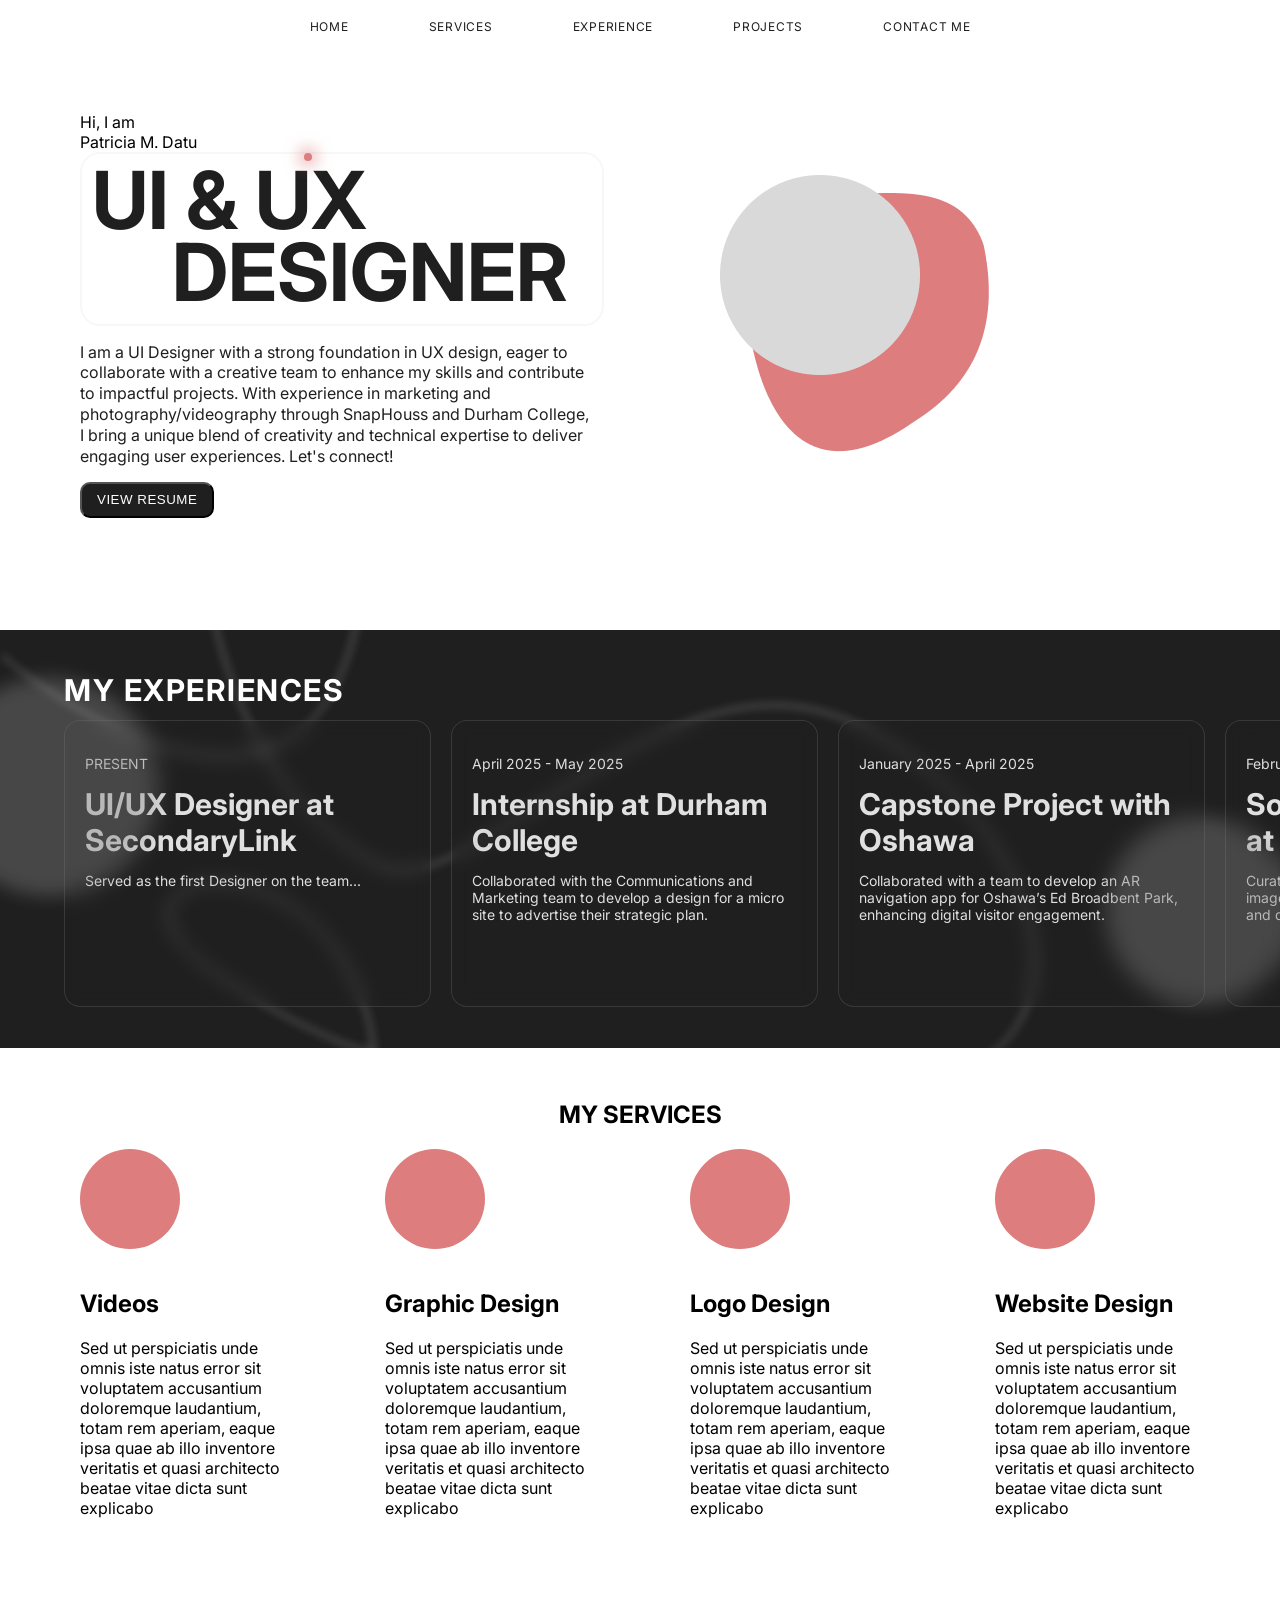
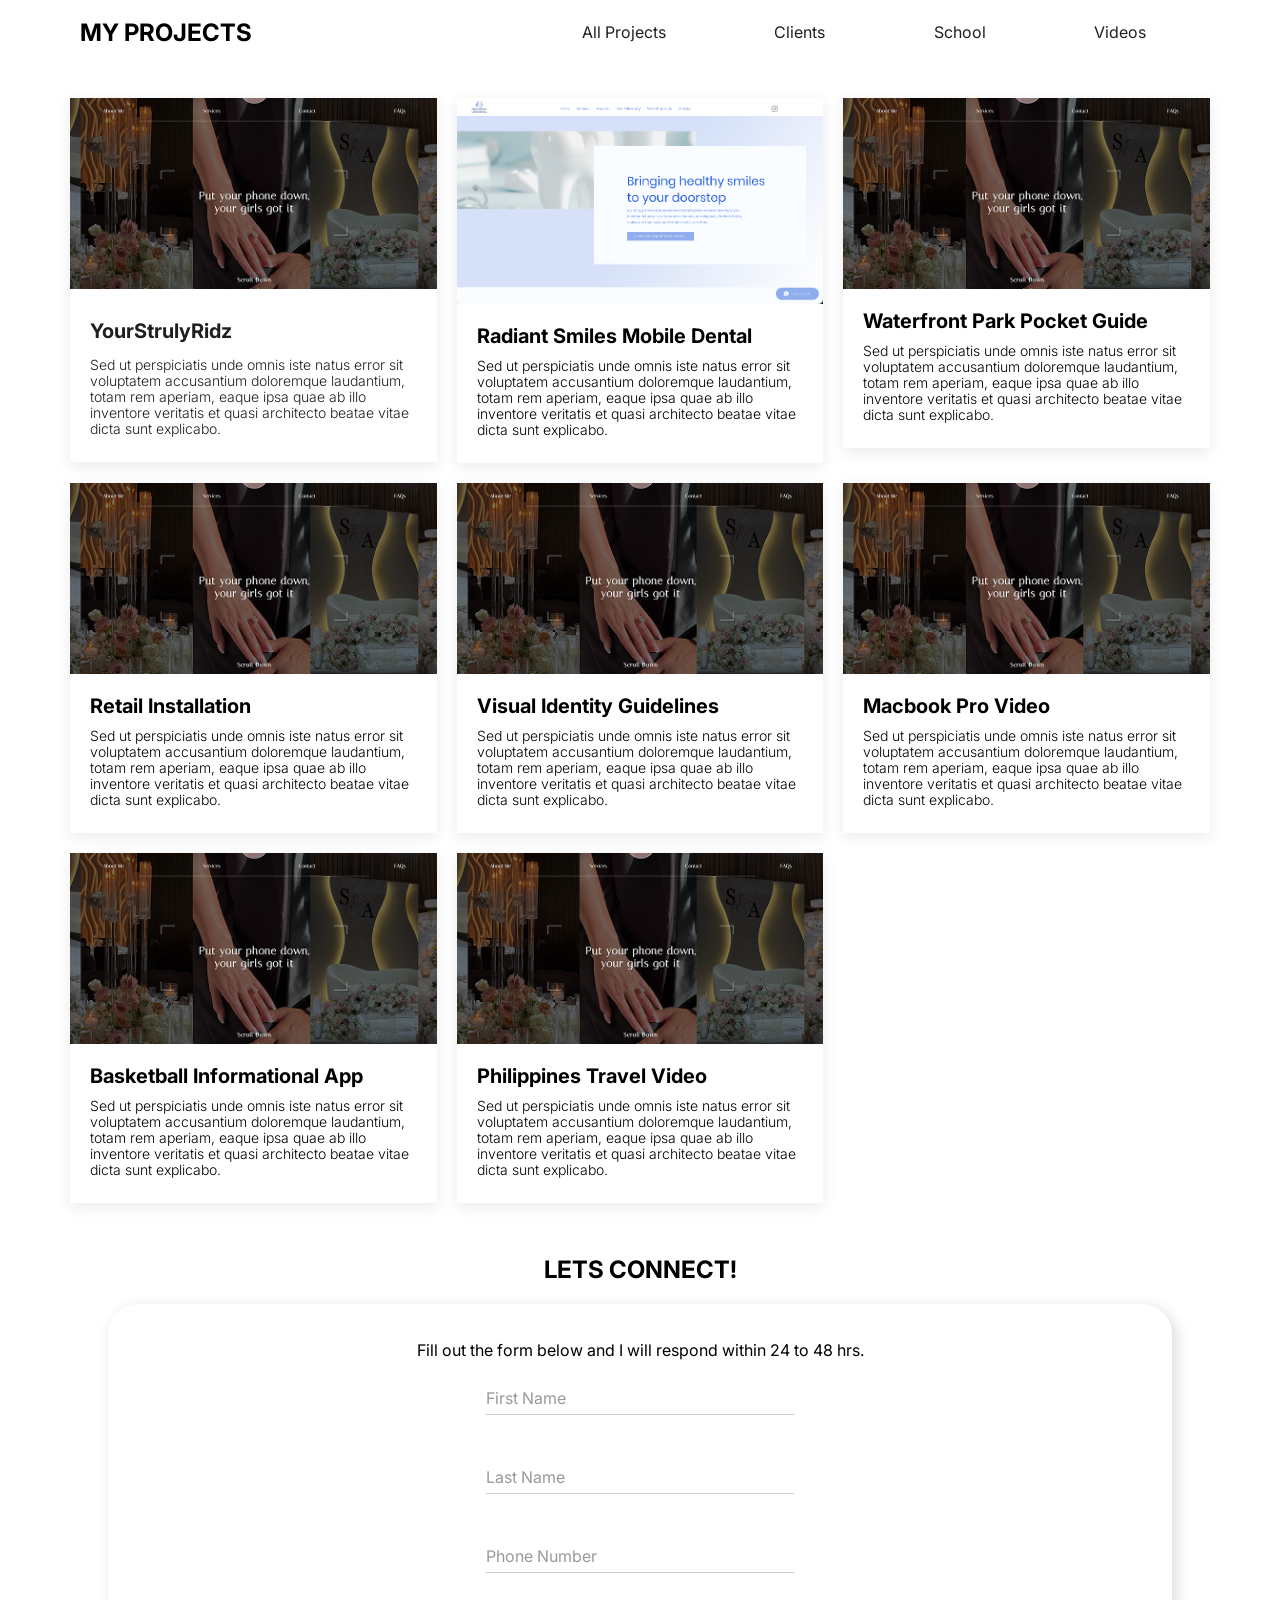
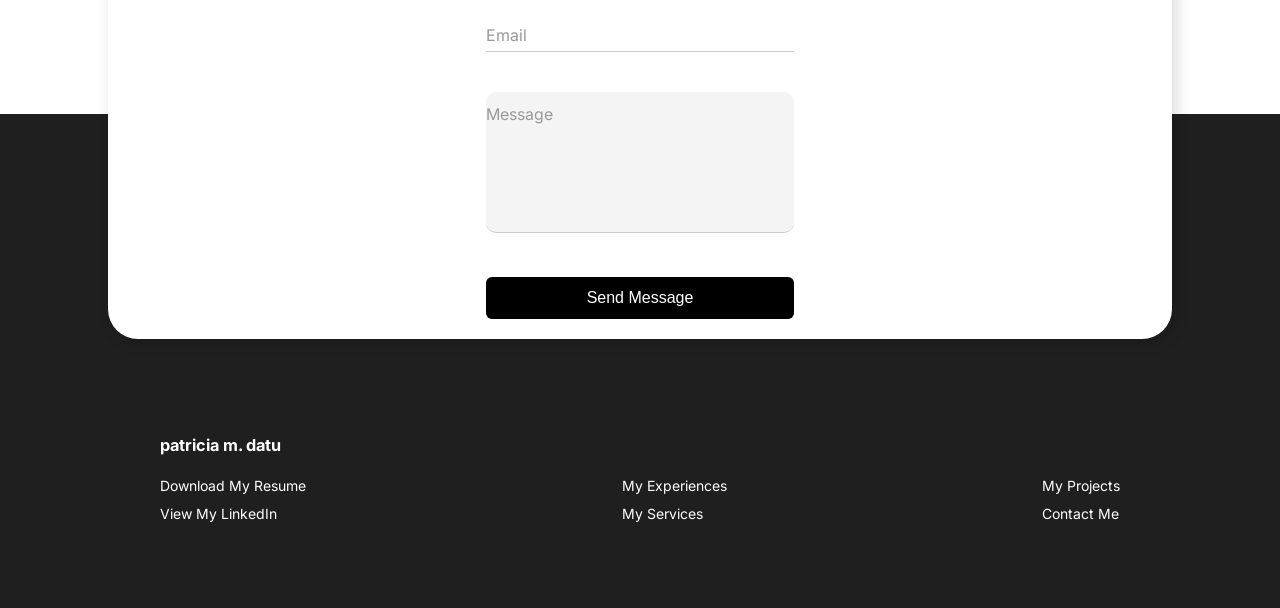
==== commit bf1b6eda: "Add files via upload Projects Page - Yourstruly" ====
--- a/index.html
+++ b/index.html
@@ -291,11 +291,15 @@
 
     <div class="projects-grid">
         <div class="project-card Clients Videos" id="project1">
-            <div class="project-preview">
-                <img src="./images/project1-bg.png" alt="">
-                <h2>YoursTrulyRidz</h2>
-                <p>Sed ut perspiciatis unde omnis iste natus error sit voluptatem accusantium doloremque laudantium, totam rem aperiam, eaque ipsa quae ab illo inventore veritatis et quasi architecto beatae vitae dicta sunt explicabo.</p>
-            </div>
+            <a href="./projects/yourstruly/index.html" target="_blank" class="project-preview">
+                <img src="./images/project1-bg.png" alt="">
+                <h2>YourStrulyRidz</h2>
+                <p>
+                    Sed ut perspiciatis unde omnis iste natus error sit voluptatem accusantium 
+                    doloremque laudantium, totam rem aperiam, eaque ipsa quae ab illo inventore 
+                    veritatis et quasi architecto beatae vitae dicta sunt explicabo.
+                </p>
+            </a>
         </div>
 
         <div class="project-card Clients" id="project2">
--- a/styles.css
+++ b/styles.css
@@ -401,6 +401,7 @@
         font-size: 14px;
         font-weight: 300;
         margin-bottom: 25px;
+        line-height: 1rem;
     }
 }
 
@@ -621,6 +622,10 @@
     
     .flex-1 {
         width: 100%;
+
+        h1 {
+            font-size: 28px;
+        }
     }
 
     .flex-2 {
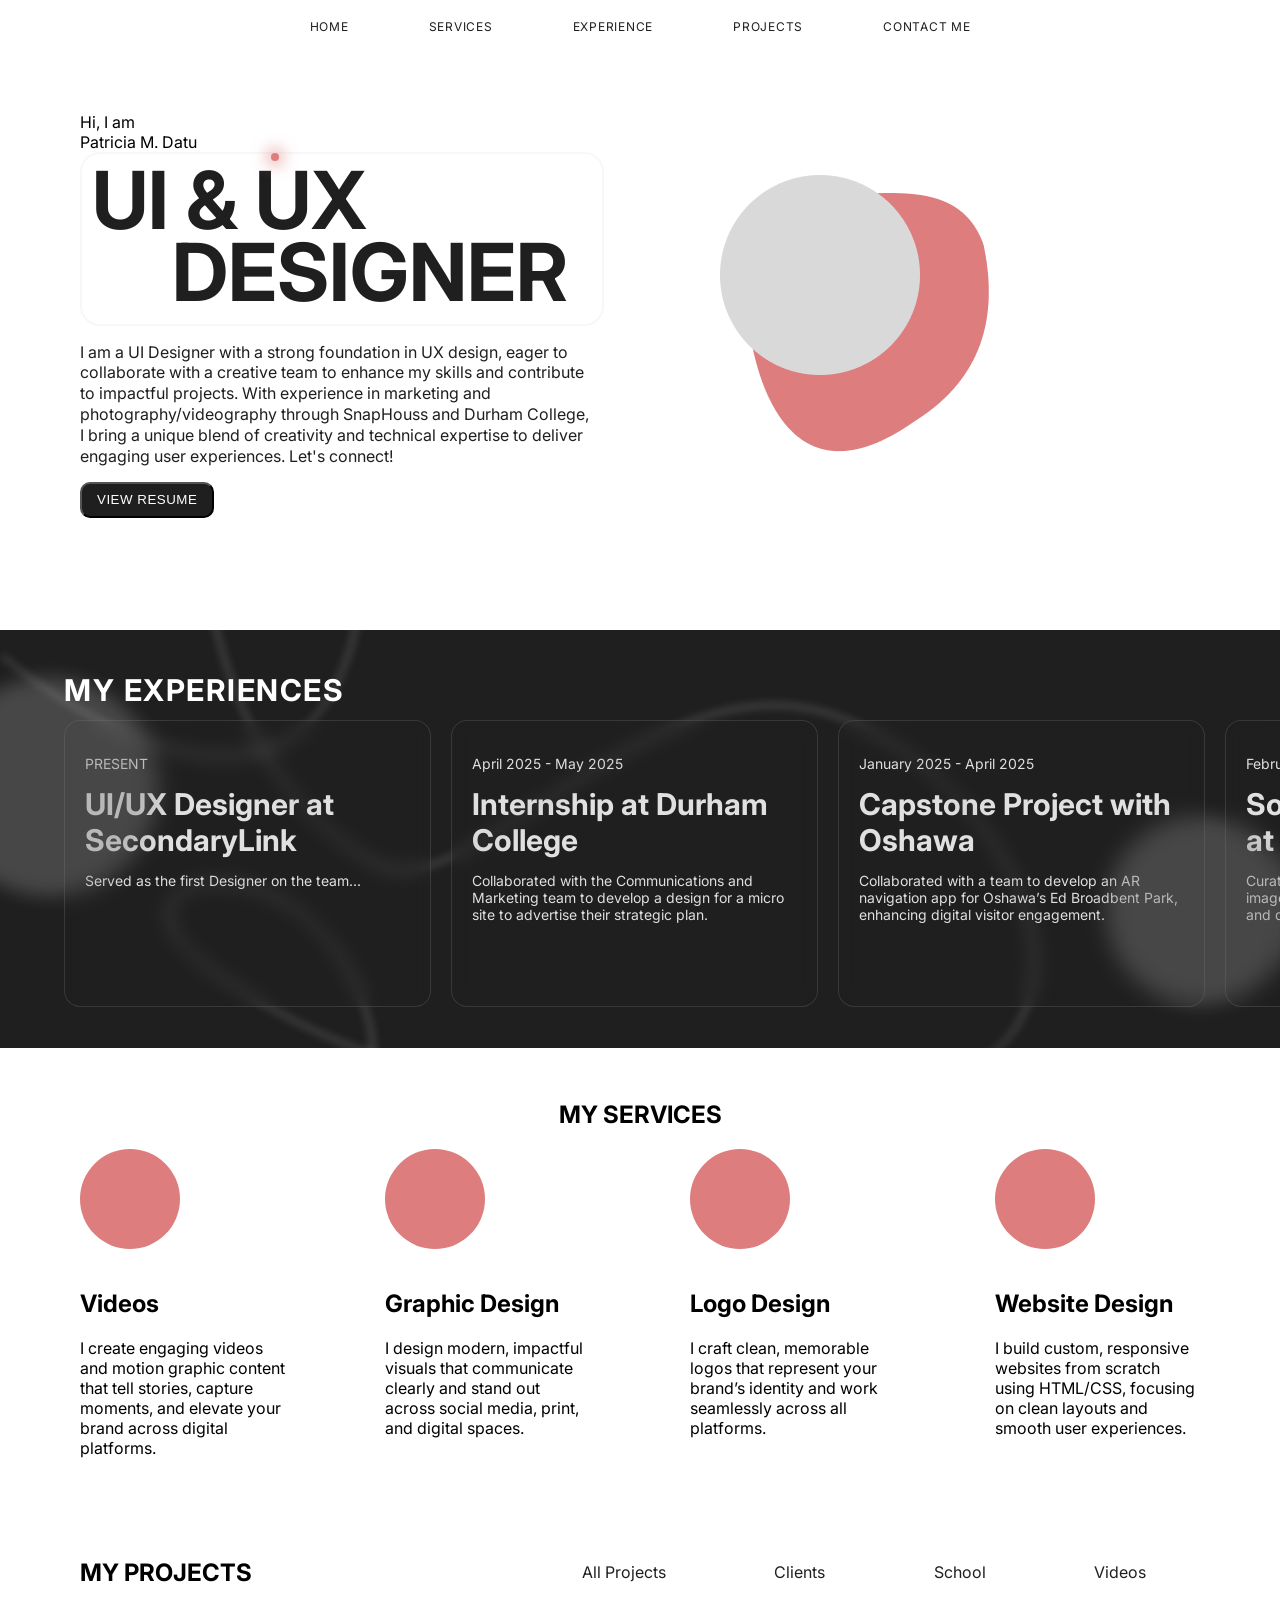
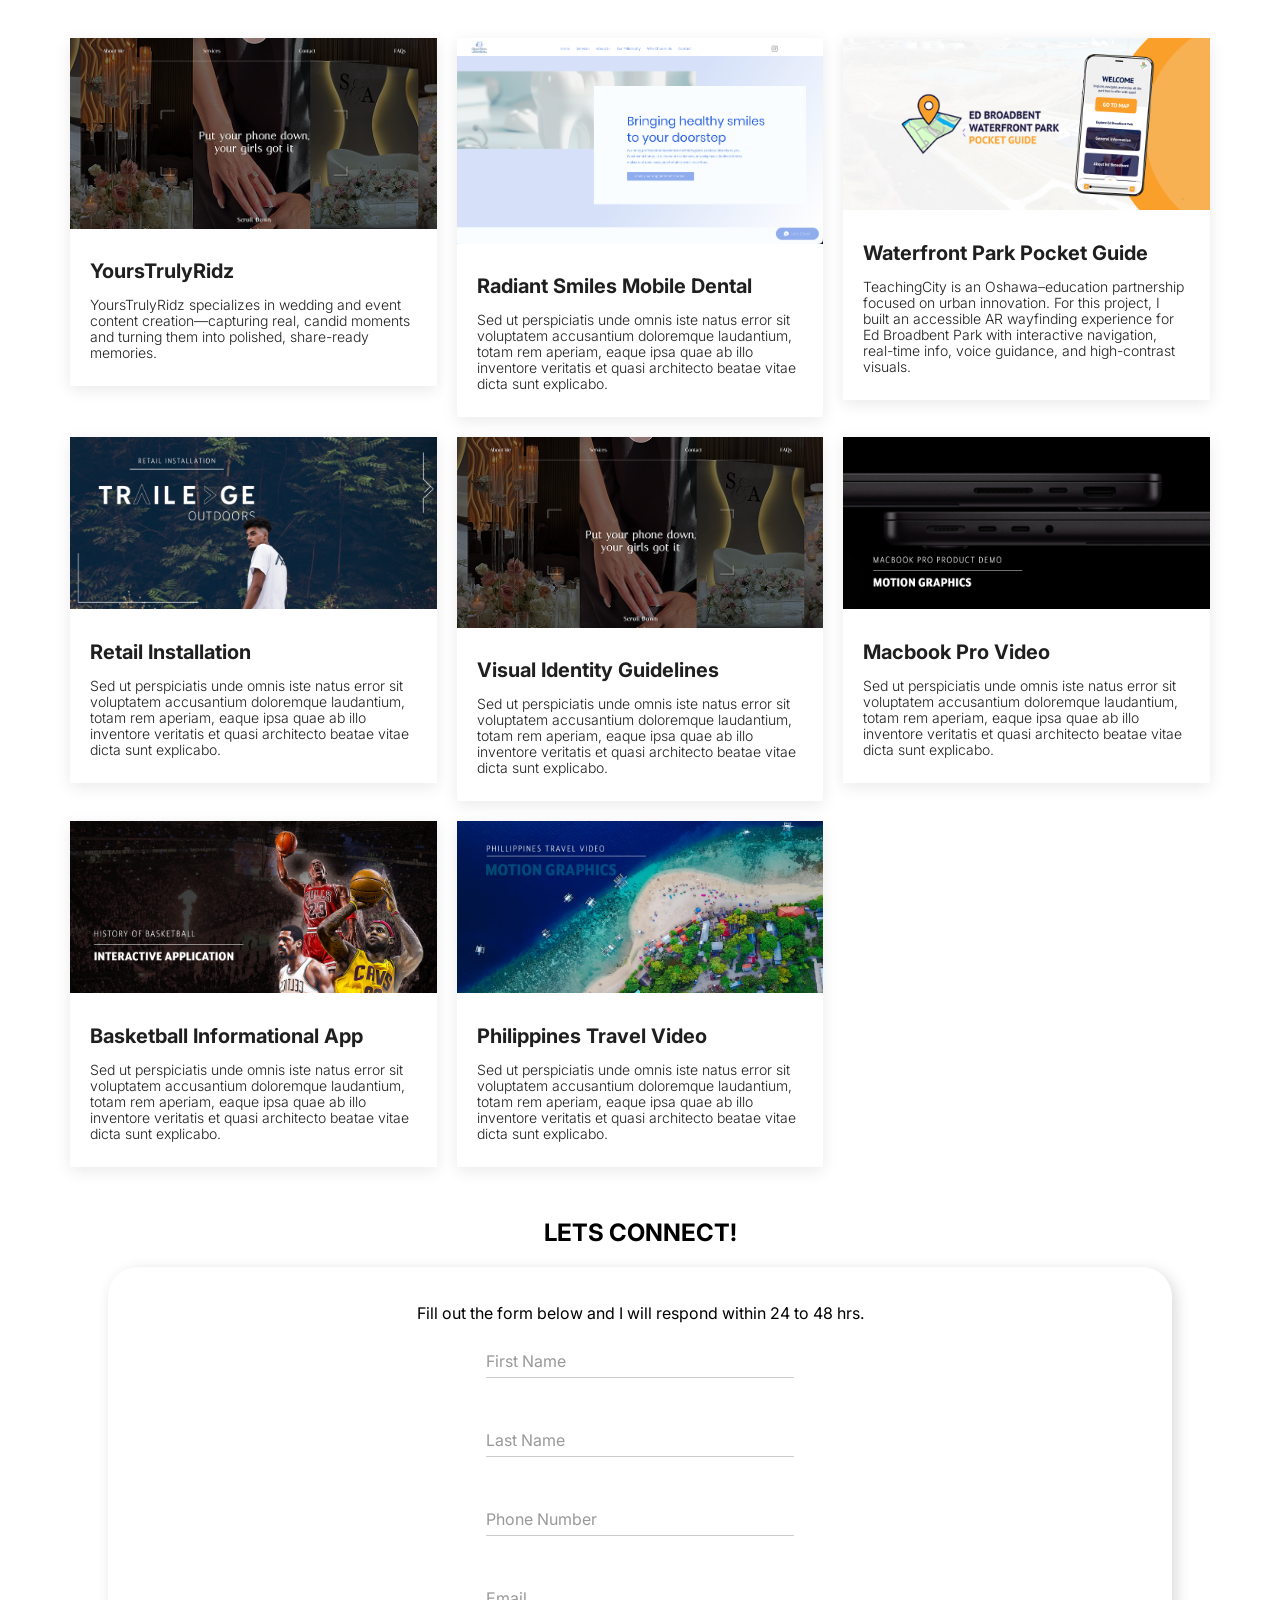
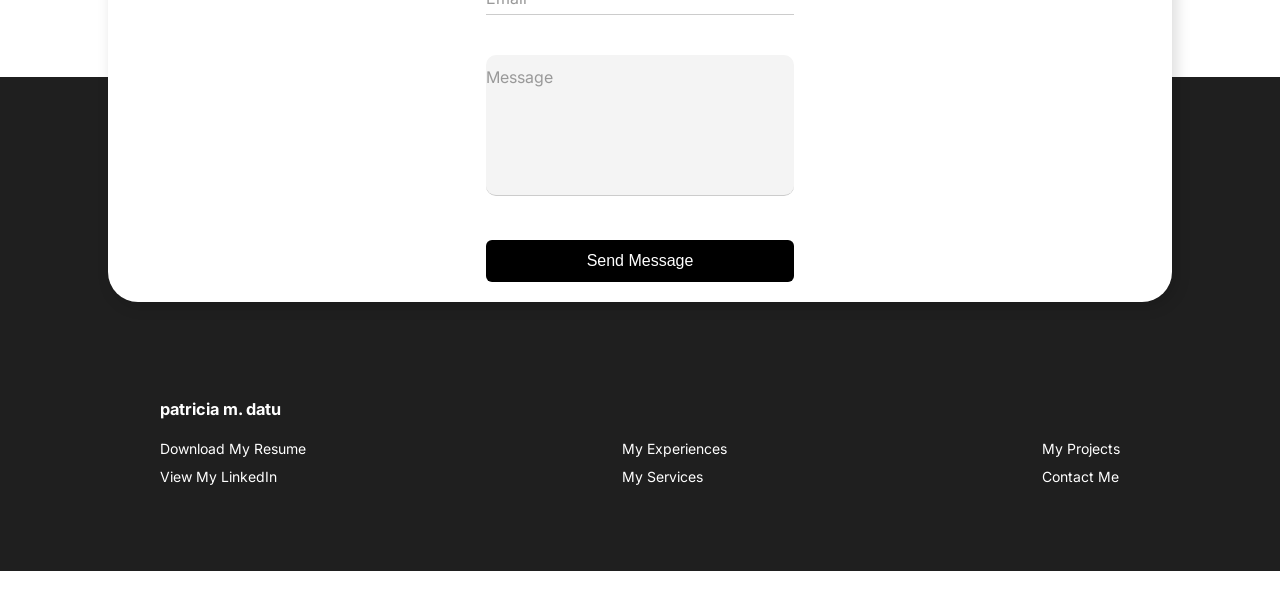
==== commit 9faaf545: "Add files via upload" ====
--- a/index.html
+++ b/index.html
@@ -251,28 +251,28 @@
                 <div id="icon-placeholder"></div>
                 <img src="" alt="">
                 <h2>Videos</h2>
-                <p>Sed ut perspiciatis unde omnis iste natus error sit voluptatem accusantium doloremque laudantium, totam rem aperiam, eaque ipsa quae ab illo inventore veritatis et quasi architecto beatae vitae dicta sunt explicabo</p>
+                <p>I create engaging videos and motion graphic content that tell stories, capture moments, and elevate your brand across digital platforms.</p>
             </div>
 
             <div class="service-card">
                 <div id="icon-placeholder"></div>
                 <img src="" alt="">
                 <h2>Graphic Design</h2>
-                <p>Sed ut perspiciatis unde omnis iste natus error sit voluptatem accusantium doloremque laudantium, totam rem aperiam, eaque ipsa quae ab illo inventore veritatis et quasi architecto beatae vitae dicta sunt explicabo</p>
+                <p>I design modern, impactful visuals that communicate clearly and stand out across social media, print, and digital spaces.</p>
             </div>
 
             <div class="service-card">
                 <div id="icon-placeholder"></div>
                 <img src="" alt="">
                 <h2>Logo Design</h2>
-                <p>Sed ut perspiciatis unde omnis iste natus error sit voluptatem accusantium doloremque laudantium, totam rem aperiam, eaque ipsa quae ab illo inventore veritatis et quasi architecto beatae vitae dicta sunt explicabo</p>
+                <p>I craft clean, memorable logos that represent your brand’s identity and work seamlessly across all platforms.</p>
             </div>
 
             <div class="service-card">
                 <div id="icon-placeholder"></div>
                 <img src="" alt="">
                 <h2>Website Design</h2>
-                <p>Sed ut perspiciatis unde omnis iste natus error sit voluptatem accusantium doloremque laudantium, totam rem aperiam, eaque ipsa quae ab illo inventore veritatis et quasi architecto beatae vitae dicta sunt explicabo</p>
+                <p>I build custom, responsive websites from scratch using HTML/CSS, focusing on clean layouts and smooth user experiences.</p>
             </div>
         </div>
     </section>
@@ -293,71 +293,67 @@
         <div class="project-card Clients Videos" id="project1">
             <a href="./projects/yourstruly/index.html" target="_blank" class="project-preview">
                 <img src="./images/project1-bg.png" alt="">
-                <h2>YourStrulyRidz</h2>
-                <p>
-                    Sed ut perspiciatis unde omnis iste natus error sit voluptatem accusantium 
-                    doloremque laudantium, totam rem aperiam, eaque ipsa quae ab illo inventore 
-                    veritatis et quasi architecto beatae vitae dicta sunt explicabo.
-                </p>
+                <h2>YoursTrulyRidz</h2>
+                <p>YoursTrulyRidz specializes in wedding and event content creation—capturing real, candid moments and turning them into polished, share-ready memories.</p>
             </a>
         </div>
 
-        <div class="project-card Clients" id="project2">
-            <div class="project-preview">
-                <img src="./images/project2-bg.png" alt="">
-                <h2>Radiant Smiles Mobile Dental</h2>
-                <p>Sed ut perspiciatis unde omnis iste natus error sit voluptatem accusantium doloremque laudantium, totam rem aperiam, eaque ipsa quae ab illo inventore veritatis et quasi architecto beatae vitae dicta sunt explicabo.</p>
-            </div>
-        </div>
-
-        <div class="project-card Clients School" id="project3">
-            <div class="project-preview">
-                <img src="./images/project1-bg.png" alt="">
-                <h2>Waterfront Park Pocket Guide</h2>
-                <p>Sed ut perspiciatis unde omnis iste natus error sit voluptatem accusantium doloremque laudantium, totam rem aperiam, eaque ipsa quae ab illo inventore veritatis et quasi architecto beatae vitae dicta sunt explicabo.</p>
-            </div>
-        </div>
-
-        <div class="project-card Videos School" id="project4">
-            <div class="project-preview">
-                <img src="./images/project1-bg.png" alt="">
-                <h2>Retail Installation</h2>
-                <p>Sed ut perspiciatis unde omnis iste natus error sit voluptatem accusantium doloremque laudantium, totam rem aperiam, eaque ipsa quae ab illo inventore veritatis et quasi architecto beatae vitae dicta sunt explicabo.</p>
-            </div>
-        </div>
-
-        <div class="project-card School" id="project5">
-            <div class="project-preview">
-                <img src="./images/project1-bg.png" alt="">
-                <h2>Visual Identity Guidelines</h2>
-                <p>Sed ut perspiciatis unde omnis iste natus error sit voluptatem accusantium doloremque laudantium, totam rem aperiam, eaque ipsa quae ab illo inventore veritatis et quasi architecto beatae vitae dicta sunt explicabo.</p>
-            </div>
-        </div>
-
-        <div class="project-card School Video" id="project6">
-            <div class="project-preview">
-                <img src="./images/project1-bg.png" alt="">
-                <h2>Macbook Pro Video</h2>
-                <p>Sed ut perspiciatis unde omnis iste natus error sit voluptatem accusantium doloremque laudantium, totam rem aperiam, eaque ipsa quae ab illo inventore veritatis et quasi architecto beatae vitae dicta sunt explicabo.</p>
-            </div>
-        </div>
-
-        <div class="project-card School" id="project7">
-            <div class="project-preview">
-                <img src="./images/project1-bg.png" alt="">
-                <h2>Basketball Informational App</h2>
-                <p>Sed ut perspiciatis unde omnis iste natus error sit voluptatem accusantium doloremque laudantium, totam rem aperiam, eaque ipsa quae ab illo inventore veritatis et quasi architecto beatae vitae dicta sunt explicabo.</p>
-            </div>
-        </div>
-
-        <div class="project-card School" id="project8">
-            <div class="project-preview">
-                <img src="./images/project1-bg.png" alt="">
-                <h2>Philippines Travel Video</h2>
-                <p>Sed ut perspiciatis unde omnis iste natus error sit voluptatem accusantium doloremque laudantium, totam rem aperiam, eaque ipsa quae ab illo inventore veritatis et quasi architecto beatae vitae dicta sunt explicabo.</p>
-            </div>
-        </div>
-    </div>
+    <div class="project-card Clients" id="project2">
+        <a href="./projects/radiantsmiles/index.html" class="project-preview">
+            <img src="./images/project2-bg.png" alt="">
+            <h2>Radiant Smiles Mobile Dental</h2>
+            <p>Sed ut perspiciatis unde omnis iste natus error sit voluptatem accusantium doloremque laudantium, totam rem aperiam, eaque ipsa quae ab illo inventore veritatis et quasi architecto beatae vitae dicta sunt explicabo.</p>
+        </a>
+    </div>
+
+    <div class="project-card Clients School" id="project3">
+        <a href="./projects/pocketguide/index.html" class="project-preview">
+            <img src="./images/ed-broadbent.png" alt="">
+            <h2>Waterfront Park Pocket Guide</h2>
+            <p>TeachingCity is an Oshawa–education partnership focused on urban innovation. For this project, I built an accessible AR wayfinding experience for Ed Broadbent Park with interactive navigation, real-time info, voice guidance, and high-contrast visuals.</p>
+        </a>
+    </div>
+
+    <div class="project-card Videos School" id="project4">
+        <a href="" class="project-preview">
+            <img src="./images/retail-installation-project.png" alt="">
+            <h2>Retail Installation</h2>
+            <p>Sed ut perspiciatis unde omnis iste natus error sit voluptatem accusantium doloremque laudantium, totam rem aperiam, eaque ipsa quae ab illo inventore veritatis et quasi architecto beatae vitae dicta sunt explicabo.</p>
+        </a>
+    </div>
+
+    <div class="project-card School" id="project5">
+        <a href="" class="project-preview">
+            <img src="./images/project1-bg.png" alt="">
+            <h2>Visual Identity Guidelines</h2>
+            <p>Sed ut perspiciatis unde omnis iste natus error sit voluptatem accusantium doloremque laudantium, totam rem aperiam, eaque ipsa quae ab illo inventore veritatis et quasi architecto beatae vitae dicta sunt explicabo.</p>
+        </a>
+    </div>
+
+    <div class="project-card School Video" id="project6">
+        <a href="" class="project-preview">
+            <img src="./images/macbook-project.png" alt="">
+            <h2>Macbook Pro Video</h2>
+            <p>Sed ut perspiciatis unde omnis iste natus error sit voluptatem accusantium doloremque laudantium, totam rem aperiam, eaque ipsa quae ab illo inventore veritatis et quasi architecto beatae vitae dicta sunt explicabo.</p>
+        </a>
+    </div>
+
+    <div class="project-card School" id="project7">
+        <a href="" class="project-preview">
+            <img src="./images/kiosk-project.png" alt="">
+            <h2>Basketball Informational App</h2>
+            <p>Sed ut perspiciatis unde omnis iste natus error sit voluptatem accusantium doloremque laudantium, totam rem aperiam, eaque ipsa quae ab illo inventore veritatis et quasi architecto beatae vitae dicta sunt explicabo.</p>
+        </a>
+    </div>
+
+    <div class="project-card School" id="project8">
+        <a href="" class="project-preview">
+            <img src="./images/travel-video.png" alt="">
+            <h2>Philippines Travel Video</h2>
+            <p>Sed ut perspiciatis unde omnis iste natus error sit voluptatem accusantium doloremque laudantium, totam rem aperiam, eaque ipsa quae ab illo inventore veritatis et quasi architecto beatae vitae dicta sunt explicabo.</p>
+        </a>
+    </div>
+
 
     </section>
     <section id="contact">
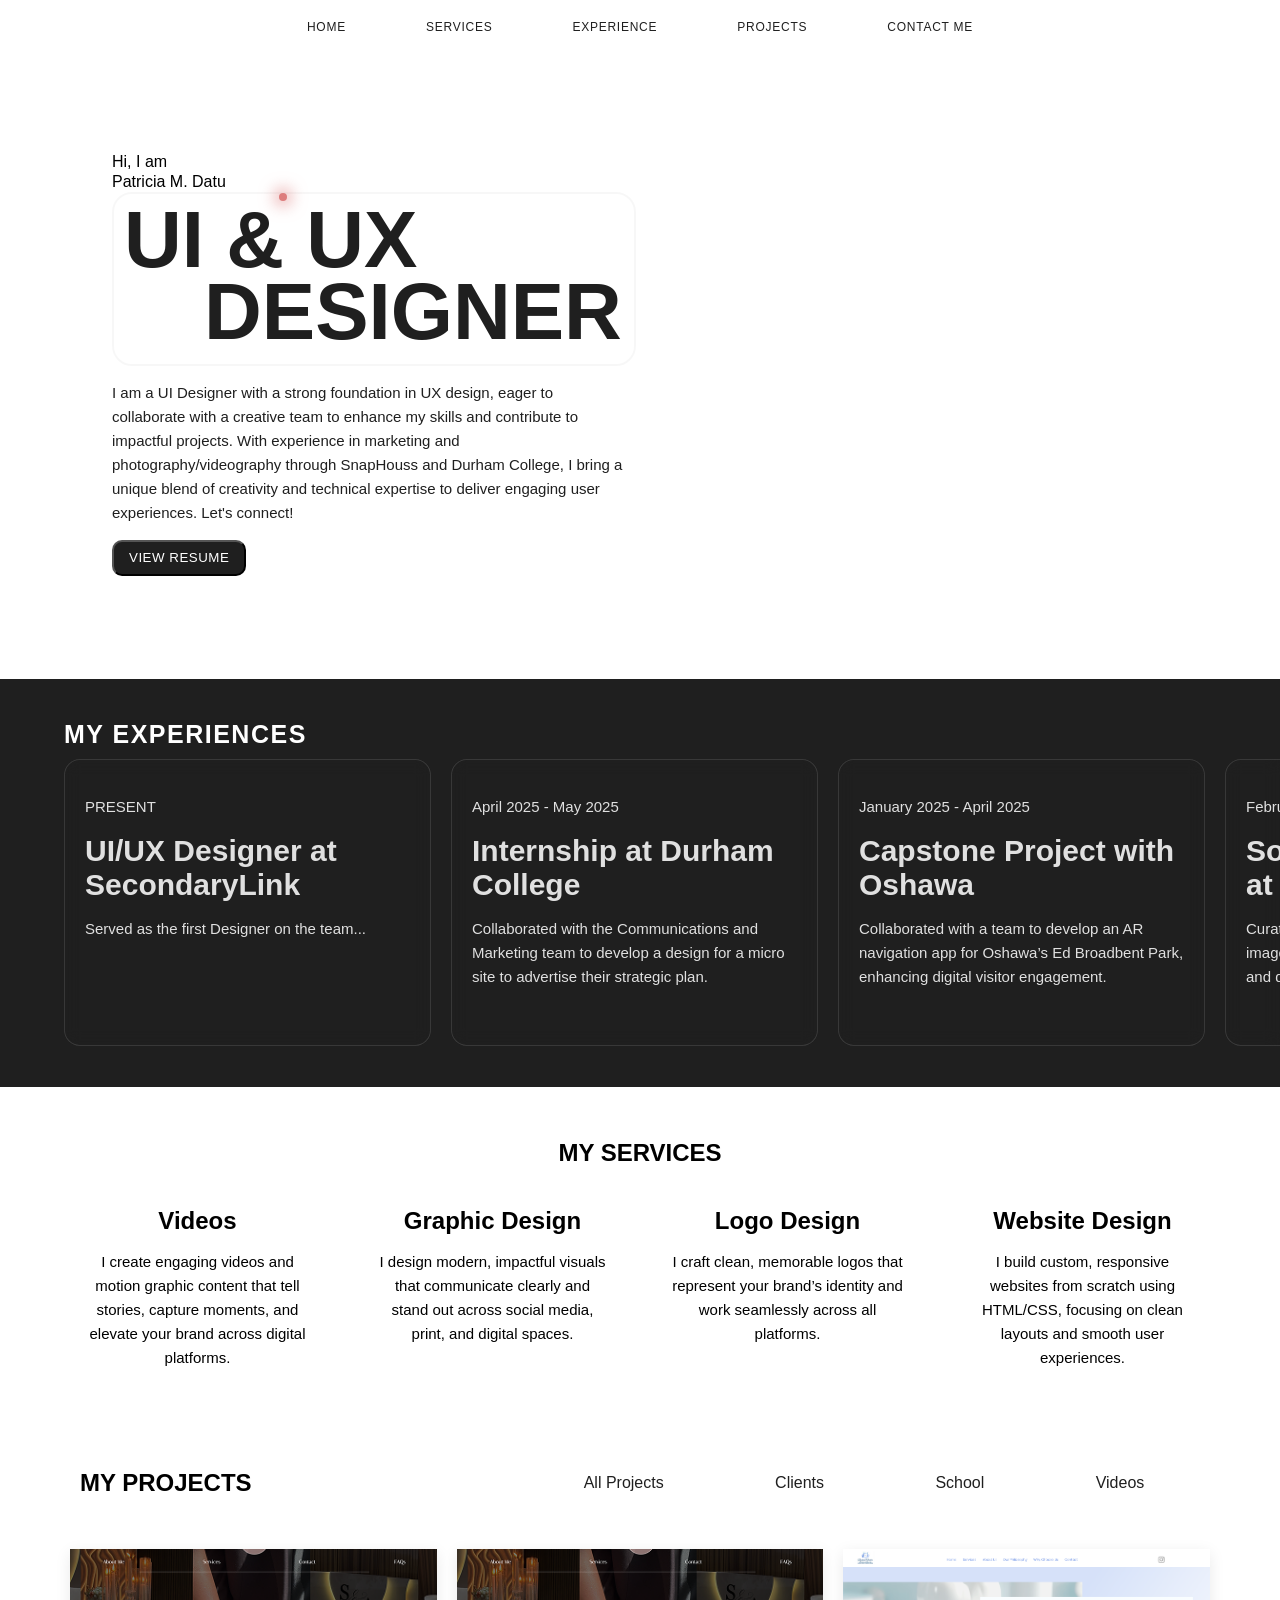
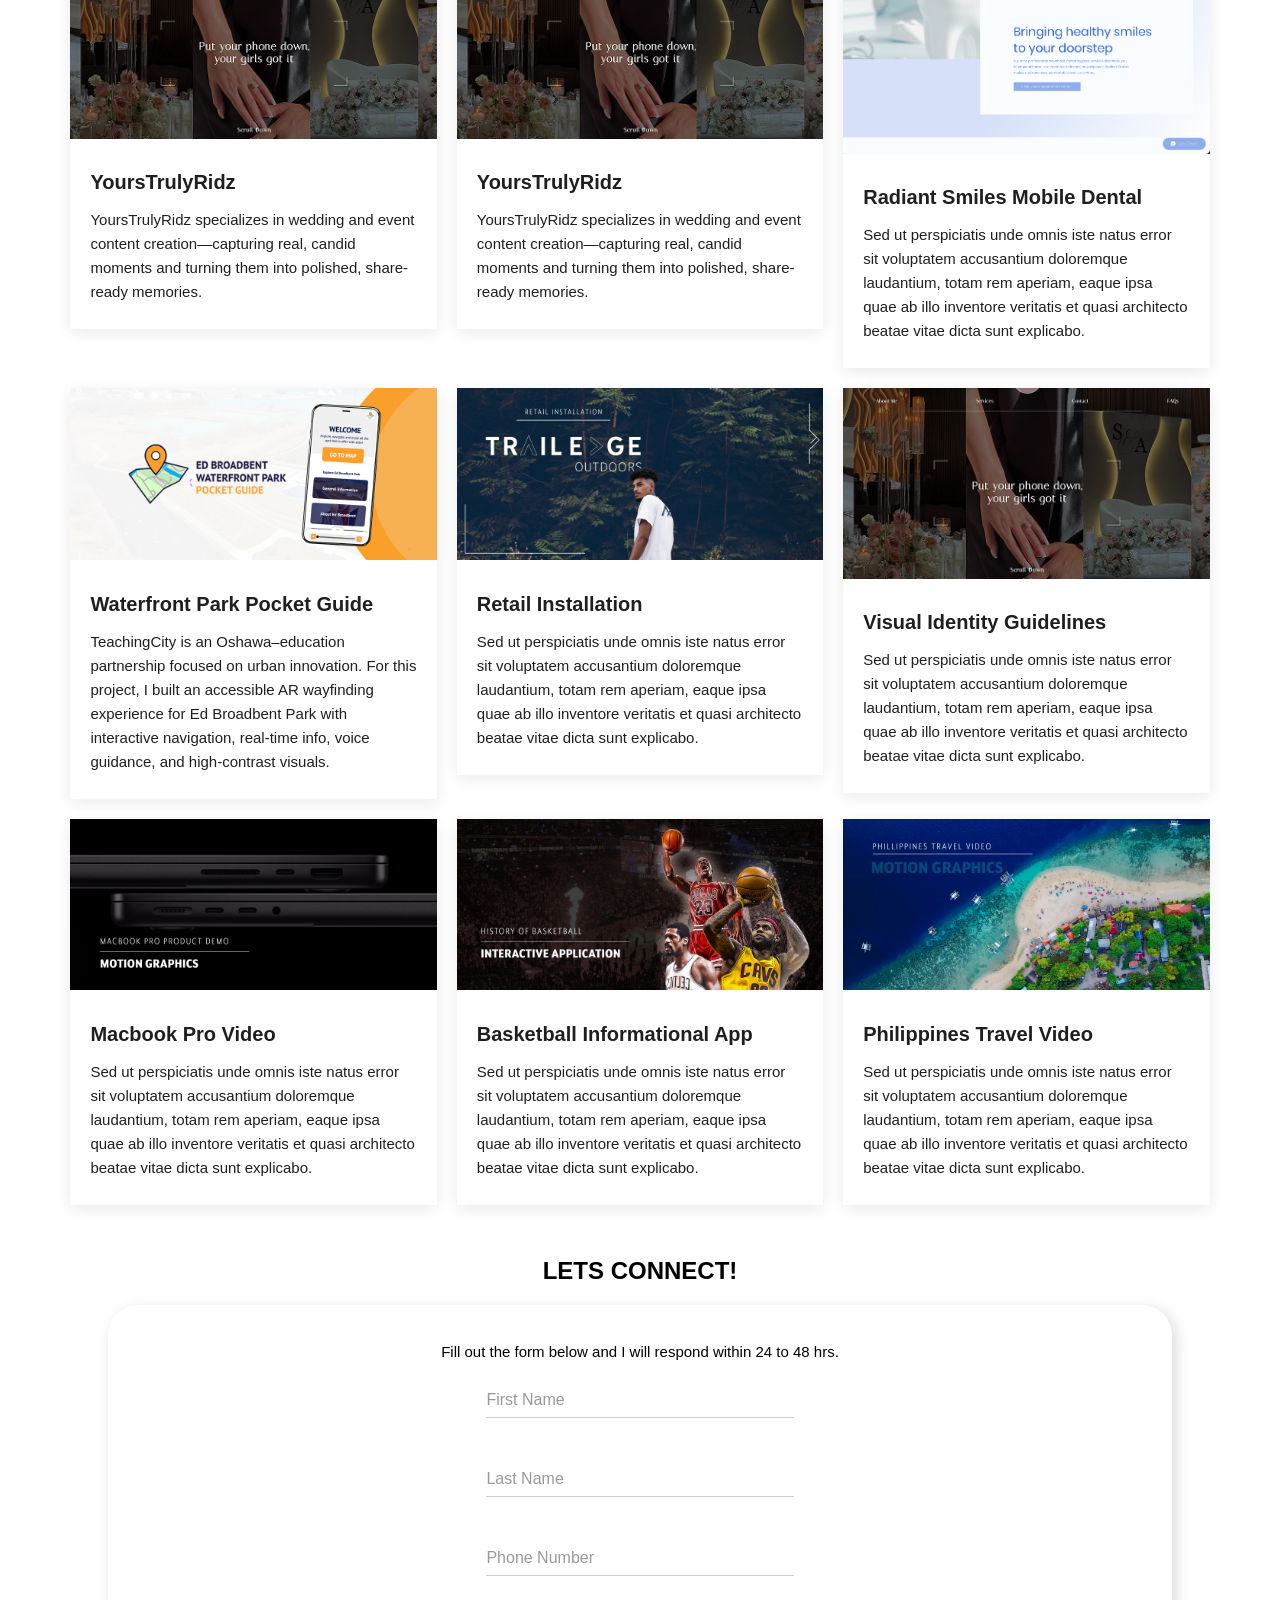
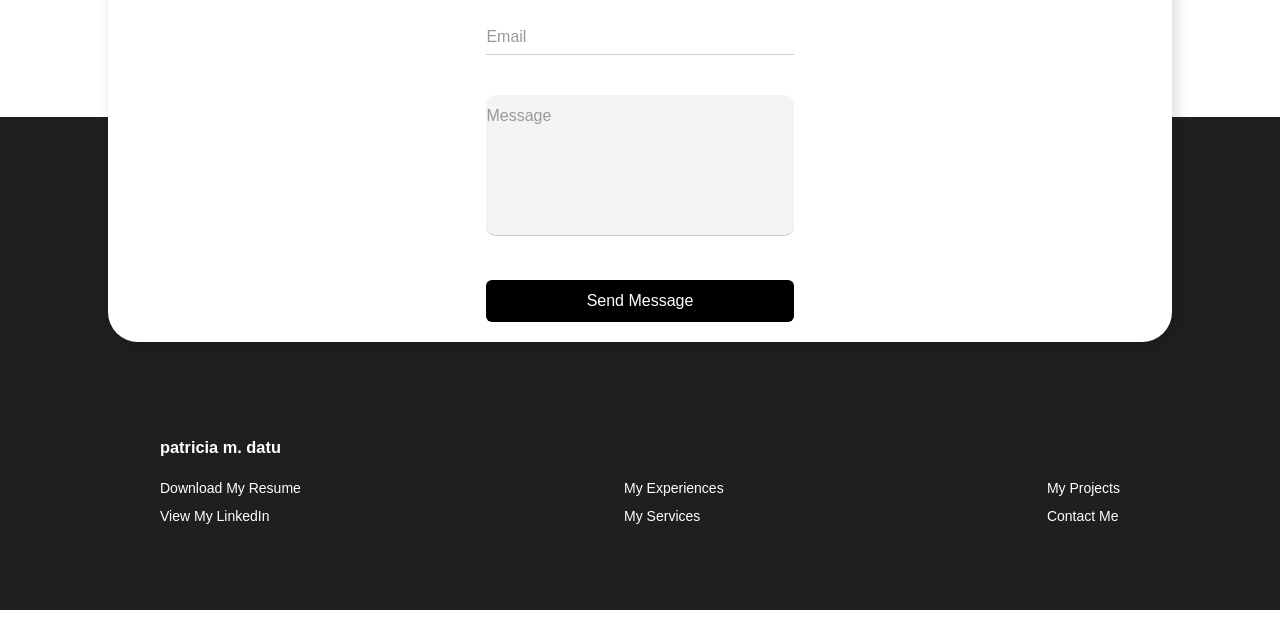
==== commit 5469207a: "Add files via upload" ====
--- a/index.html
+++ b/index.html
@@ -27,7 +27,18 @@
     </div>
 
     <section class="landing-container" id="home">
-        <div class="left-container">
+        <video autoplay loop src="./assets/particles-bg.mp4" 
+            style="width: 100vw;
+            height: 100%;
+            z-index: -1;
+            position: absolute;
+            left: 0 !important;
+            opacity: 60%;"
+        ></video>
+        <div class="left-container"
+        style="background-color: #ffffff99;
+        padding: 2rem;
+        border-radius: 30px;">
             <div id="landing-greeting">
                 <div>Hi, I am</div>
                 <div>Patricia M. Datu</div>
@@ -44,7 +55,7 @@
         </div>
 
         <div class="right-container">
-            <img src="./assets/landing-headshot.png" alt="">
+            <!-- <img src="./assets/landing-headshot.png" alt=""> -->
         </div>
     </section>
         
@@ -248,29 +259,25 @@
 
         <div class="card-container">
             <div class="service-card">
-                <div id="icon-placeholder"></div>
-                <img src="" alt="">
+                <img style="width: 125px" src="./assets/video-icon.png" alt="">
                 <h2>Videos</h2>
                 <p>I create engaging videos and motion graphic content that tell stories, capture moments, and elevate your brand across digital platforms.</p>
             </div>
 
             <div class="service-card">
-                <div id="icon-placeholder"></div>
-                <img src="" alt="">
+                <img style="width: 125px" src="./assets/design-icon.png" alt="">
                 <h2>Graphic Design</h2>
                 <p>I design modern, impactful visuals that communicate clearly and stand out across social media, print, and digital spaces.</p>
             </div>
 
             <div class="service-card">
-                <div id="icon-placeholder"></div>
-                <img src="" alt="">
+                <img style="width: 125px" src="./assets/logo-icon.png" alt="">
                 <h2>Logo Design</h2>
                 <p>I craft clean, memorable logos that represent your brand’s identity and work seamlessly across all platforms.</p>
             </div>
 
             <div class="service-card">
-                <div id="icon-placeholder"></div>
-                <img src="" alt="">
+                <img style="width: 125px" src="./assets/website-icon.png" alt="">
                 <h2>Website Design</h2>
                 <p>I build custom, responsive websites from scratch using HTML/CSS, focusing on clean layouts and smooth user experiences.</p>
             </div>
@@ -290,6 +297,14 @@
         </div>
 
     <div class="projects-grid">
+        <div class="project-card Clients Videos" id="project1">
+            <a href="./projects/yourstruly/index.html" target="_blank" class="project-preview">
+                <img src="./images/project1-bg.png" alt="">
+                <h2>YoursTrulyRidz</h2>
+                <p>YoursTrulyRidz specializes in wedding and event content creation—capturing real, candid moments and turning them into polished, share-ready memories.</p>
+            </a>
+        </div>
+
         <div class="project-card Clients Videos" id="project1">
             <a href="./projects/yourstruly/index.html" target="_blank" class="project-preview">
                 <img src="./images/project1-bg.png" alt="">
--- a/styles.css
+++ b/styles.css
@@ -1,7 +1,11 @@
 @import url('https://fonts.googleapis.com/css2?family=Inter:wght@100..900&display=swap');
 
+html {
+    scroll-behavior: smooth;
+}
+
 body {
-  font-family: 'Inter', sans-serif !important;
+  font-family: 'Outfit', sans-serif !important;
   overflow-x: hidden;
   margin: 0 !important;
 }
@@ -9,6 +13,11 @@
 a {
     text-decoration: none;
     line-height: 200%
+}
+
+p {
+    font-size: 15px !important;
+    line-height: 1.5rem !important;
 }
 
 .mobile-header-title-container {
@@ -25,7 +34,6 @@
     z-index: 1001;
     position: absolute;
     text-align: center;
-    padding: 30px 0;
     backdrop-filter: blur(100px);
 
     a {
@@ -41,8 +49,8 @@
 
 /* DELETE-START */
 #icon-placeholder {
-    height: 100px;
-    width: 100px;
+    height: 125px;
+    width: 125px;
     background-color: #DD7D7D;
     border-radius: 100px;
 }
@@ -55,19 +63,15 @@
 }
 
 .main-header {
-    position: fixed;
     display: flex;
     justify-content: center;
     gap: 5rem;
     align-items: center;
-    background-color: #ffff;
 
     width: 100%;
     z-index: 1000;
     padding: 10px 0;
     margin-top: 5px;
-
-    border-radius: 100px;
 
     a {
         color: #1f1f1f;
@@ -172,14 +176,14 @@
     padding-left: 4rem;
     padding-bottom: 25px;
 
-    background-image: url(./assets/black-bg.svg);
+    /* background-image: url(./assets/black-bg.svg);
     background-position: center center;
     background-size: cover;
-    background-repeat: no-repeat;
+    background-repeat: no-repeat; */
 
     h1 {
         color: #ffff;
-        font-size: 30px;
+        font-size: 25px;
         letter-spacing: 1.5px;
         line-height: 200%;
         padding-top: 30px;
@@ -187,13 +191,12 @@
     }
 
     .card-container {
-        display: flex;           /* align cards horizontally */
+        display: flex;           
         gap: 20px;
-        overflow-x: auto;        /* enable horizontal scrolling */
-        padding-bottom: 1rem;    /* optional: space for scrollbar */
+        overflow-x: auto;        
+        padding-bottom: 1rem;    
         scroll-behavior: smooth;
 
-        /* make cards snap nicely (optional) */
         scroll-snap-type: x mandatory;
     }
 
@@ -202,13 +205,13 @@
         display: none;
     }
     .card-container {
-        -ms-overflow-style: none;  /* IE/Edge */
-        scrollbar-width: none;      /* Firefox */
+        -ms-overflow-style: none; 
+        scrollbar-width: none; 
     }
 
     .card-container .card {
-        flex-shrink: 0;           /* prevent shrinking */
-        scroll-snap-align: start; /* snap each card at the start */
+        flex-shrink: 0;          
+        scroll-snap-align: start;
         width: 325px;
         height: 245px;
         padding: 20px;
@@ -309,11 +312,19 @@
     .card-container {
         display: flex;
         flex-direction: row;
-        gap: 100px;
+        gap: 60px;
     }
 
     .service-card {
         width: 25%;
+        display: flex;
+        flex-direction: column;
+        align-items: center;
+        text-align: center;
+    }
+
+    h2 {
+        margin-bottom: 0;
     }
 }
 
@@ -592,7 +603,7 @@
 
         p {
             width: 90%;
-            font-size: 14px;        
+            font-size: 15px;        
         }
     }
 
@@ -624,7 +635,7 @@
         width: 100%;
 
         h1 {
-            font-size: 28px;
+            font-size: 25px;
         }
     }
 
